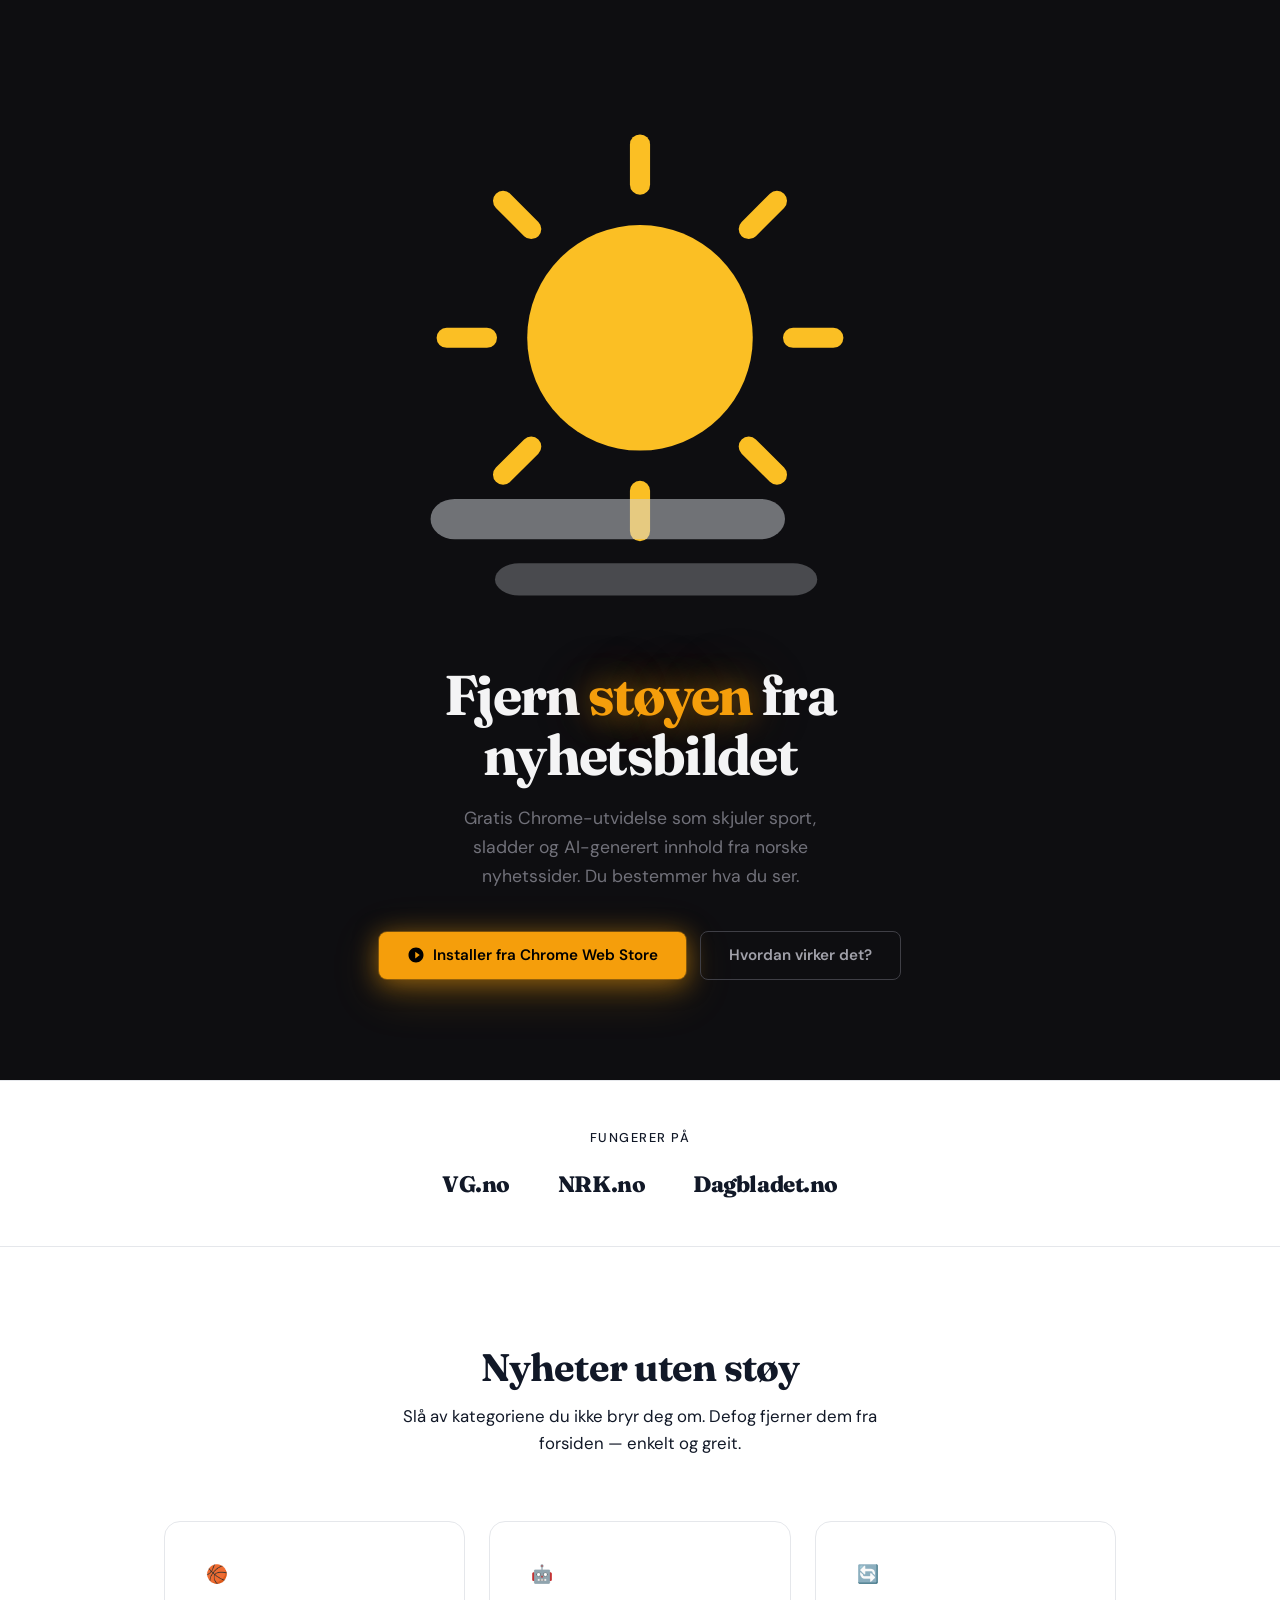
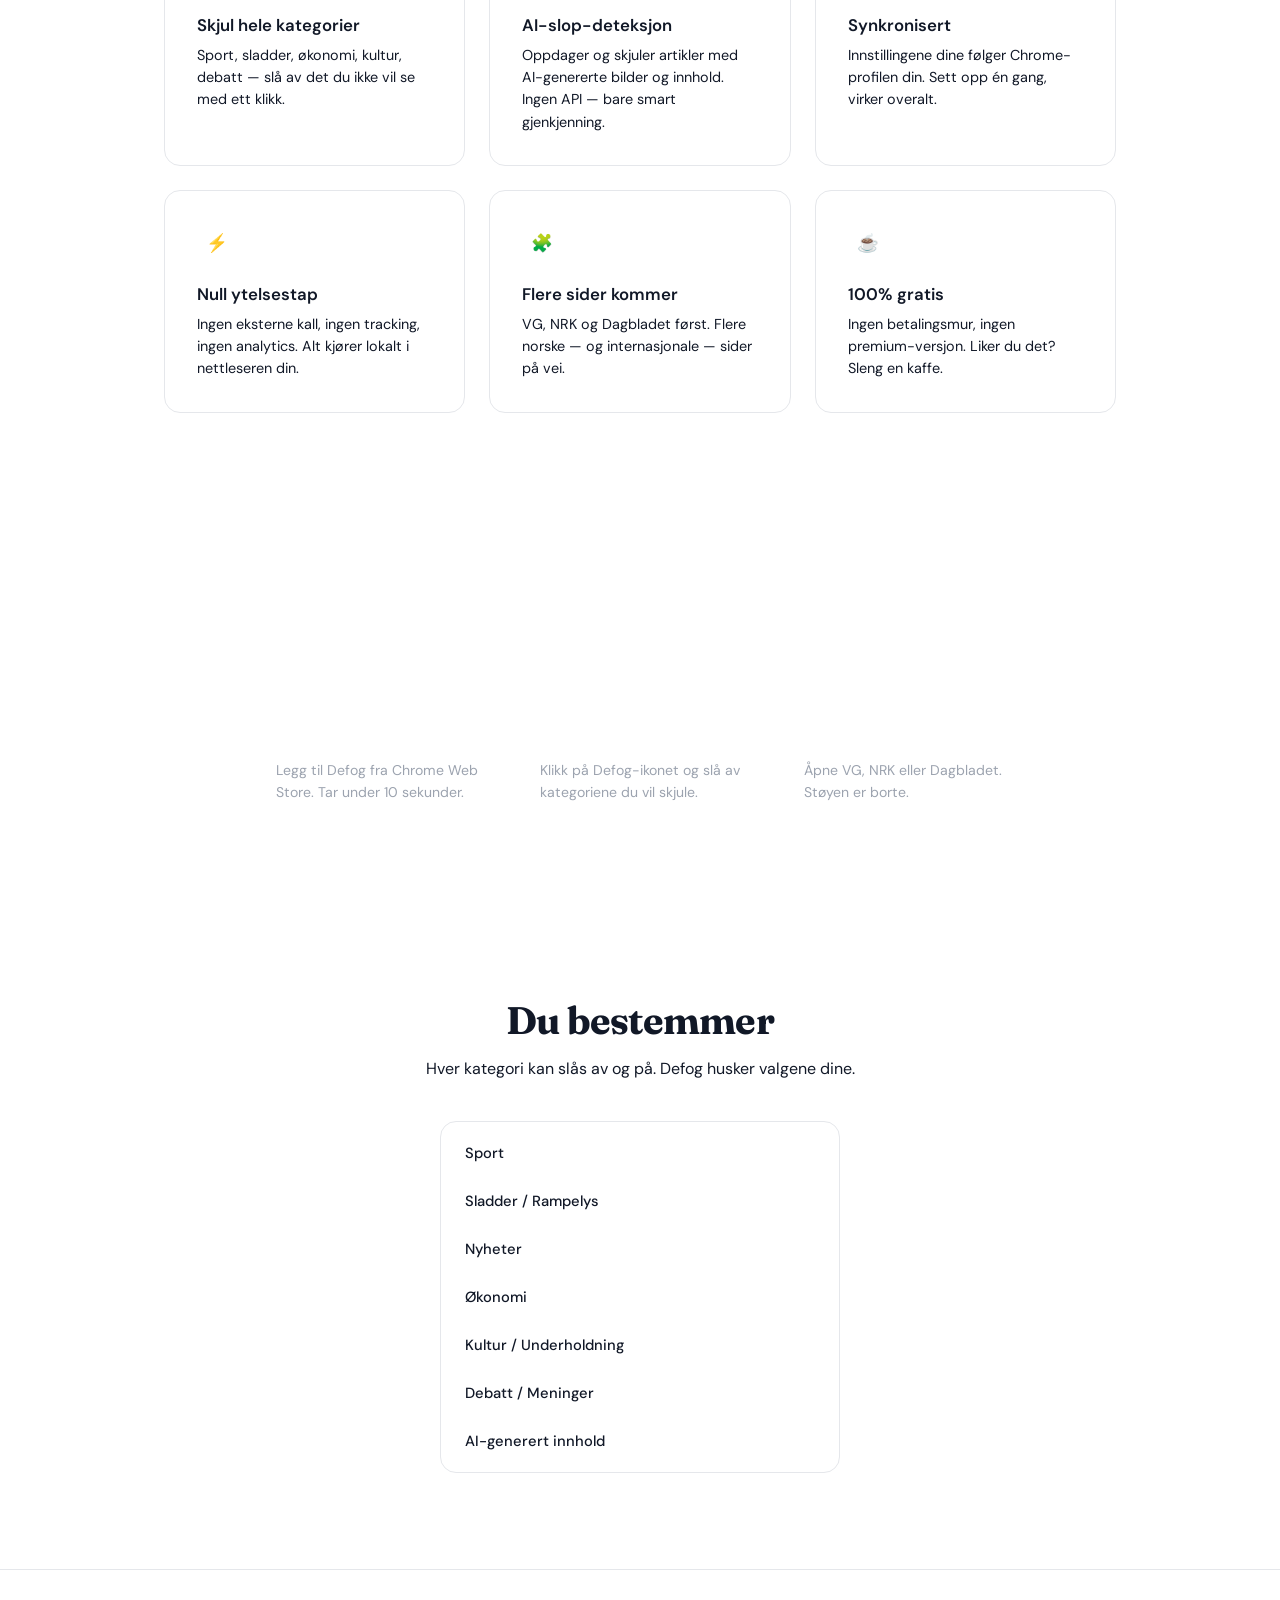
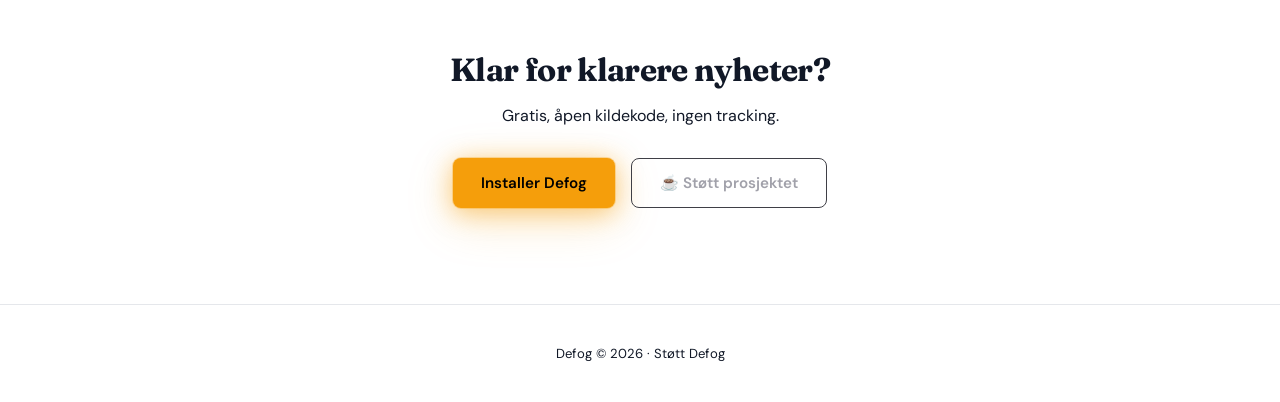
==== index.html @ c401388d "refactor: update hero and button CSS for dark theme Co-Authored-By: Claude Sonnet 4.6 (1M context) <" ====
<!DOCTYPE html>
<html lang="no">
<head>
  <meta charset="UTF-8">
  <meta name="viewport" content="width=device-width, initial-scale=1.0">
  <title>Defog — Fjern støyen fra nyhetsbildet</title>
  <meta name="description" content="Gratis Chrome-utvidelse som skjuler sport, sladder og AI-slop fra VG, NRK og Dagbladet. Se kun nyhetene du faktisk bryr deg om.">
  <meta property="og:title" content="Defog — Fjern støyen fra nyhetsbildet">
  <meta property="og:description" content="Gratis Chrome-utvidelse som skjuler sport, sladder og AI-slop fra norske nyhetssider.">
  <meta property="og:type" content="website">
  <meta property="og:url" content="https://defog.cloud">
  <meta name="theme-color" content="#111111">
  <link rel="preconnect" href="https://fonts.googleapis.com">
  <link rel="preconnect" href="https://fonts.gstatic.com" crossorigin>
  <link href="https://fonts.googleapis.com/css2?family=DM+Sans:ital,opsz,wght@0,9..40,300;0,9..40,400;0,9..40,500;0,9..40,600;0,9..40,700&amp;family=Fraunces:ital,opsz,wght@0,9..144,400;0,9..144,600;0,9..144,700;0,9..144,800;1,9..144,400&amp;display=swap" rel="stylesheet">
  <style>
    *, *::before, *::after { margin: 0; padding: 0; box-sizing: border-box; }

    :root {
      --dark-bg:    #0e0e11;
      --amber:      #f59e0b;
      --amber-deep: #d97706;
      --amber-glow: rgba(245,158,11,0.22);
      --amber-light:#fef3c7;
      --light-1:    #ffffff;
      --light-2:    #f3f4f6;
      --text:       #111827;
      --text-soft:  #374151;
      --text-muted: #6b7280;
      --text-fog:   #71717a;
      --border:     #e5e7eb;
      --zinc-off:   #e5e7eb;
    }

    .section-badge {
      display: inline-block;
      background: var(--amber-light);
      color: var(--amber-deep);
      font-size: 0.7rem;
      font-weight: 700;
      letter-spacing: 0.12em;
      text-transform: uppercase;
      padding: 4px 12px;
      border-radius: 100px;
      margin-bottom: 14px;
    }

    .transition-gradient {
      height: 200px;
      background: linear-gradient(180deg,
        #0e0e11 0%,
        #151209 25%,
        #251a05 50%,
        #f5f0e8 78%,
        #f3f4f6 100%
      );
      position: relative;
      overflow: hidden;
    }

    .transition-burst {
      position: absolute;
      top: 50%;
      left: 50%;
      transform: translate(-50%, -50%);
      width: 400px;
      height: 120px;
      background: radial-gradient(ellipse,
        rgba(245,158,11,0.28) 0%,
        rgba(245,158,11,0.1) 45%,
        transparent 75%
      );
      pointer-events: none;
    }

    html { scroll-behavior: smooth; }

    .skip-link {
      position: absolute;
      top: -48px;
      left: 12px;
      background: var(--text);
      color: #fff;
      padding: 0.6rem 0.9rem;
      border-radius: 8px;
      z-index: 20;
      text-decoration: none;
      font-weight: 600;
      font-size: 0.9rem;
    }
    .skip-link:focus-visible { top: 12px; }

    body {
      font-family: 'DM Sans', sans-serif;
      color: var(--text);
      background: var(--light-1);
      -webkit-font-smoothing: antialiased;
      overflow-x: hidden;
    }

    a:focus-visible,
    button:focus-visible {
      outline: 3px solid var(--amber-deep);
      outline-offset: 3px;
    }

    /* --- HERO --- */
    .hero {
      background: var(--dark-bg);
      min-height: 100vh;
      display: flex;
      flex-direction: column;
      align-items: center;
      justify-content: center;
      text-align: center;
      padding: 80px 24px 100px;
      position: relative;
      overflow: hidden;
    }

    /* Fjern gammel ::before glow */
    .hero::before { display: none; }

    .hero-ray {
      position: absolute;
      top: 0;
      pointer-events: none;
      transform-origin: top center;
    }

    .hero-fog-group {
      position: absolute;
      left: -5%;
      right: -5%;
      pointer-events: none;
    }

    .hero-logo-wrap {
      position: absolute;
      top: 32px;
      left: 50%;
      transform: translateX(-50%);
      display: flex;
      align-items: center;
      gap: 10px;
      z-index: 3;
      white-space: nowrap;
    }

    .hero-logo-mark {
      width: 32px;
      height: 32px;
      background: var(--amber);
      border-radius: 7px;
      flex-shrink: 0;
      box-shadow:
        0 0 28px rgba(245,158,11,0.85),
        0 0 80px rgba(245,158,11,0.4),
        0 0 160px rgba(245,158,11,0.18);
    }

    .hero-logo-name {
      color: #fff;
      font-weight: 700;
      font-size: 17px;
      letter-spacing: -0.4px;
    }

    .hero-content {
      position: relative;
      z-index: 2;
      max-width: 580px;
    }

    .hero h1 {
      font-family: 'Fraunces', serif;
      font-weight: 700;
      font-size: clamp(2.25rem, 5vw, 3.5rem);
      line-height: 1.08;
      letter-spacing: -0.03em;
      color: #f4f4f5;
      margin-bottom: 1.1rem;
    }

    .hero h1 .highlight {
      color: var(--amber);
      text-shadow:
        0 0 32px rgba(245,158,11,0.55),
        0 0 80px rgba(245,158,11,0.25);
      -webkit-text-fill-color: var(--amber);
      background: none;
      background-clip: unset;
      -webkit-background-clip: unset;
    }

    .hero .subtitle {
      font-size: clamp(1rem, 2vw, 1.1rem);
      color: var(--text-fog);
      line-height: 1.65;
      max-width: 400px;
      margin: 0 auto 2.5rem;
    }

    .hero-eyebrow {
      color: #52525b;
      font-size: 0.72rem;
      letter-spacing: 0.14em;
      text-transform: uppercase;
      font-weight: 500;
      margin-bottom: 1.1rem;
    }

    .hero-actions {
      display: flex;
      gap: 0.9rem;
      justify-content: center;
      flex-wrap: wrap;
      align-items: center;
      position: relative;
    }

    .hero-cta-glow {
      position: absolute;
      bottom: -48px;
      left: 50%;
      transform: translateX(-50%);
      width: 380px;
      height: 130px;
      background: radial-gradient(ellipse,
        rgba(245,158,11,0.22) 0%,
        rgba(245,158,11,0.08) 50%,
        transparent 75%
      );
      pointer-events: none;
    }

    .btn {
      display: inline-flex;
      align-items: center;
      gap: 0.5rem;
      padding: 0.85rem 1.75rem;
      border-radius: 8px;
      font-family: 'DM Sans', sans-serif;
      font-size: 0.95rem;
      font-weight: 600;
      text-decoration: none;
      transition: all 0.2s ease;
      cursor: pointer;
      border: none;
    }

    .btn-primary {
      background: var(--amber);
      color: #000;
      box-shadow:
        0 0 0 1px rgba(245,158,11,0.3),
        0 4px 24px rgba(245,158,11,0.5),
        0 12px 48px rgba(245,158,11,0.22);
      position: relative;
      z-index: 1;
    }
    .btn-primary:hover {
      background: #e59009;
      transform: translateY(-1px);
    }

    .btn-ghost {
      background: transparent;
      color: #a1a1aa;
      border: 1px solid #3f3f46;
      position: relative;
      z-index: 1;
    }
    .btn-ghost:hover {
      color: #fff;
      border-color: #71717a;
    }

    .btn svg { width: 18px; height: 18px; flex-shrink: 0; }

    /* --- SITES BAR --- */
    .sites-bar {
      padding: 3rem 1.5rem;
      text-align: center;
      border-top: 1px solid var(--border);
      border-bottom: 1px solid var(--border);
    }

    .sites-bar p {
      font-size: 0.8rem;
      text-transform: uppercase;
      letter-spacing: 0.12em;
      color: var(--ink-muted);
      margin-bottom: 1.5rem;
      font-weight: 500;
    }

    .site-logos {
      display: flex;
      justify-content: center;
      align-items: center;
      gap: 3rem;
      flex-wrap: wrap;
    }

    .site-logo {
      font-family: 'Fraunces', serif;
      font-weight: 800;
      font-size: 1.4rem;
      color: var(--fog);
      letter-spacing: -0.02em;
      transition: color 0.2s;
    }

    .site-logo:hover { color: var(--ink-soft); }

    /* --- FEATURES --- */
    .features {
      max-width: 1000px;
      margin: 0 auto;
      padding: 6rem 1.5rem;
    }

    .features-header {
      text-align: center;
      margin-bottom: 4rem;
    }

    .features-header h2 {
      font-family: 'Fraunces', serif;
      font-weight: 700;
      font-size: clamp(1.8rem, 4vw, 2.4rem);
      letter-spacing: -0.02em;
      margin-bottom: 0.75rem;
    }

    .features-header p {
      color: var(--ink-muted);
      font-size: 1.05rem;
      max-width: 480px;
      margin: 0 auto;
      line-height: 1.6;
    }

    .features-grid {
      display: grid;
      grid-template-columns: repeat(3, 1fr);
      gap: 1.5rem;
    }

    @media (max-width: 700px) {
      .features-grid { grid-template-columns: 1fr; }
    }

    .feature-card {
      padding: 2rem;
      border-radius: 16px;
      border: 1px solid var(--border);
      background: var(--card);
      transition: all 0.25s ease;
    }

    .feature-card:hover {
      border-color: var(--sun);
      box-shadow: 0 8px 30px rgba(251, 191, 36, 0.08);
      transform: translateY(-2px);
    }

    .feature-icon {
      width: 40px;
      height: 40px;
      border-radius: 10px;
      background: linear-gradient(135deg, var(--sun-glow), var(--sun));
      display: flex;
      align-items: center;
      justify-content: center;
      margin-bottom: 1.25rem;
      font-size: 1.1rem;
    }

    .feature-card h3 {
      font-weight: 600;
      font-size: 1.05rem;
      margin-bottom: 0.5rem;
    }

    .feature-card p {
      color: var(--ink-muted);
      font-size: 0.9rem;
      line-height: 1.55;
    }

    /* --- HOW IT WORKS --- */
    .how {
      background: var(--ink);
      color: #fff;
      padding: 6rem 1.5rem;
    }

    .how-inner {
      max-width: 760px;
      margin: 0 auto;
      text-align: center;
    }

    .how h2 {
      font-family: 'Fraunces', serif;
      font-weight: 700;
      font-size: clamp(1.8rem, 4vw, 2.4rem);
      letter-spacing: -0.02em;
      margin-bottom: 3.5rem;
    }

    .steps {
      display: flex;
      gap: 2rem;
      text-align: left;
    }

    @media (max-width: 700px) {
      .steps { flex-direction: column; }
    }

    .step {
      flex: 1;
      position: relative;
      padding-left: 1rem;
    }

    .step::before {
      content: '';
      position: absolute;
      left: 0;
      top: 0;
      bottom: 0;
      width: 2px;
      background: linear-gradient(180deg, var(--sun), transparent);
      border-radius: 2px;
    }

    .step-num {
      font-family: 'Fraunces', serif;
      font-weight: 700;
      font-size: 0.8rem;
      color: var(--sun);
      margin-bottom: 0.5rem;
      letter-spacing: 0.05em;
    }

    .step h3 {
      font-size: 1rem;
      font-weight: 600;
      margin-bottom: 0.4rem;
    }

    .step p {
      font-size: 0.88rem;
      color: #9CA3AF;
      line-height: 1.55;
    }

    /* --- CATEGORIES PREVIEW --- */
    .categories {
      max-width: 600px;
      margin: 0 auto;
      padding: 6rem 1.5rem;
      text-align: center;
    }

    .categories h2 {
      font-family: 'Fraunces', serif;
      font-weight: 700;
      font-size: clamp(1.8rem, 4vw, 2.4rem);
      letter-spacing: -0.02em;
      margin-bottom: 0.75rem;
    }

    .categories > p {
      color: var(--ink-muted);
      margin-bottom: 2.5rem;
      line-height: 1.6;
    }

    .toggle-list {
      display: flex;
      flex-direction: column;
      gap: 2px;
      background: var(--card);
      border: 1px solid var(--border);
      border-radius: 16px;
      padding: 0.5rem;
      max-width: 400px;
      margin: 0 auto;
    }

    .toggle-item {
      display: flex;
      align-items: center;
      justify-content: space-between;
      padding: 0.75rem 1rem;
      border-radius: 10px;
      transition: background 0.15s;
    }

    .toggle-item:hover { background: var(--paper); }

    .toggle-item span {
      font-size: 0.92rem;
      font-weight: 500;
      color: var(--ink-soft);
    }

    .pill {
      width: 38px;
      height: 22px;
      border-radius: 11px;
      position: relative;
      transition: background 0.2s;
    }
    .pill.on { background: var(--sun); }
    .pill.off { background: var(--fog-light); }

    .pill::after {
      content: '';
      position: absolute;
      width: 16px;
      height: 16px;
      border-radius: 50%;
      background: #fff;
      top: 3px;
      transition: left 0.2s;
    }
    .pill.on::after { left: 19px; }
    .pill.off::after { left: 3px; }

    /* --- CTA --- */
    .cta {
      text-align: center;
      padding: 5rem 1.5rem 6rem;
      border-top: 1px solid var(--border);
    }

    .cta h2 {
      font-family: 'Fraunces', serif;
      font-weight: 700;
      font-size: clamp(1.6rem, 3.5vw, 2rem);
      letter-spacing: -0.02em;
      margin-bottom: 1rem;
    }

    .cta p {
      color: var(--ink-muted);
      margin-bottom: 2rem;
      font-size: 1rem;
    }

    .cta-actions {
      display: flex;
      gap: 1rem;
      justify-content: center;
      flex-wrap: wrap;
    }

    /* --- FOOTER --- */
    footer {
      padding: 2.5rem 1.5rem;
      text-align: center;
      color: var(--ink-muted);
      font-size: 0.82rem;
      border-top: 1px solid var(--border);
    }

    footer a {
      color: var(--ink-muted);
      text-decoration: none;
    }
    footer a:hover { color: var(--ink); }

    @media (prefers-reduced-motion: reduce) {
      html { scroll-behavior: auto; }

      *, *::before, *::after {
        animation-duration: 0.01ms !important;
        animation-iteration-count: 1 !important;
        transition-duration: 0.01ms !important;
      }
    }
  </style>
</head>
<body>
  <a class="skip-link" href="#main-content">Hopp til innhold</a>

  <main id="main-content">
  <!-- HERO -->
  <section class="hero">
    <div class="hero-content">
      <div class="sun-icon">
        <svg viewBox="0 0 72 72" fill="none" xmlns="http://www.w3.org/2000/svg">
          <circle cx="36" cy="32" r="14" fill="#FBBF24"/>
          <g stroke="#FBBF24" stroke-width="2.5" stroke-linecap="round">
            <line x1="36" y1="8" x2="36" y2="13"/>
            <line x1="36" y1="51" x2="36" y2="56"/>
            <line x1="12" y1="32" x2="17" y2="32"/>
            <line x1="55" y1="32" x2="60" y2="32"/>
            <line x1="19" y1="15" x2="22.5" y2="18.5"/>
            <line x1="49.5" y1="45.5" x2="53" y2="49"/>
            <line x1="53" y1="15" x2="49.5" y2="18.5"/>
            <line x1="22.5" y1="45.5" x2="19" y2="49"/>
          </g>
          <rect x="10" y="52" rx="3" width="44" height="5" fill="#D1D5DB" opacity="0.5"/>
          <rect x="18" y="60" rx="3" width="40" height="4" fill="#D1D5DB" opacity="0.3"/>
        </svg>
      </div>
      <h1>Fjern <span class="highlight">støyen</span> fra nyhetsbildet</h1>
      <p class="subtitle">Gratis Chrome-utvidelse som skjuler sport, sladder og AI-generert innhold fra norske nyhetssider. Du bestemmer hva du ser.</p>
      <div class="hero-actions">
        <a href="#" class="btn btn-primary">
          <svg viewBox="0 0 24 24" fill="currentColor"><path d="M12 2C6.48 2 2 6.48 2 12s4.48 10 10 10 10-4.48 10-10S17.52 2 12 2zm-1 14.5v-9l6 4.5-6 4.5z"/></svg>
          Installer fra Chrome Web Store
        </a>
        <a href="#hvordan" class="btn btn-ghost">Hvordan virker det?</a>
      </div>
    </div>
    <div class="fog-strips">
      <div class="fog-strip"></div>
      <div class="fog-strip"></div>
      <div class="fog-strip"></div>
      <div class="fog-strip"></div>
    </div>
  </section>

  <!-- SUPPORTED SITES -->
  <div class="sites-bar">
    <p>Fungerer på</p>
    <div class="site-logos">
      <span class="site-logo">VG.no</span>
      <span class="site-logo">NRK.no</span>
      <span class="site-logo">Dagbladet.no</span>
    </div>
  </div>

  <!-- FEATURES -->
  <section class="features">
    <div class="features-header">
      <h2>Nyheter uten støy</h2>
      <p>Slå av kategoriene du ikke bryr deg om. Defog fjerner dem fra forsiden — enkelt og greit.</p>
    </div>
    <div class="features-grid">
      <div class="feature-card">
        <div class="feature-icon" aria-hidden="true">🏀</div>
        <h3>Skjul hele kategorier</h3>
        <p>Sport, sladder, økonomi, kultur, debatt — slå av det du ikke vil se med ett klikk.</p>
      </div>
      <div class="feature-card">
        <div class="feature-icon" aria-hidden="true">🤖</div>
        <h3>AI-slop-deteksjon</h3>
        <p>Oppdager og skjuler artikler med AI-genererte bilder og innhold. Ingen API — bare smart gjenkjenning.</p>
      </div>
      <div class="feature-card">
        <div class="feature-icon" aria-hidden="true">🔄</div>
        <h3>Synkronisert</h3>
        <p>Innstillingene dine følger Chrome-profilen din. Sett opp én gang, virker overalt.</p>
      </div>
      <div class="feature-card">
        <div class="feature-icon" aria-hidden="true">⚡</div>
        <h3>Null ytelsestap</h3>
        <p>Ingen eksterne kall, ingen tracking, ingen analytics. Alt kjører lokalt i nettleseren din.</p>
      </div>
      <div class="feature-card">
        <div class="feature-icon" aria-hidden="true">🧩</div>
        <h3>Flere sider kommer</h3>
        <p>VG, NRK og Dagbladet først. Flere norske — og internasjonale — sider på vei.</p>
      </div>
      <div class="feature-card">
        <div class="feature-icon" aria-hidden="true">☕</div>
        <h3>100% gratis</h3>
        <p>Ingen betalingsmur, ingen premium-versjon. Liker du det? Sleng en kaffe.</p>
      </div>
    </div>
  </section>

  <!-- HOW IT WORKS -->
  <section class="how" id="hvordan">
    <div class="how-inner">
      <h2>Tre steg til klarere nyheter</h2>
      <div class="steps">
        <div class="step">
          <div class="step-num">01</div>
          <h3>Installer</h3>
          <p>Legg til Defog fra Chrome Web Store. Tar under 10 sekunder.</p>
        </div>
        <div class="step">
          <div class="step-num">02</div>
          <h3>Tilpass</h3>
          <p>Klikk på Defog-ikonet og slå av kategoriene du vil skjule.</p>
        </div>
        <div class="step">
          <div class="step-num">03</div>
          <h3>Les</h3>
          <p>Åpne VG, NRK eller Dagbladet. Støyen er borte.</p>
        </div>
      </div>
    </div>
  </section>

  <!-- TOGGLE PREVIEW -->
  <section class="categories">
    <h2>Du bestemmer</h2>
    <p>Hver kategori kan slås av og på. Defog husker valgene dine.</p>
    <div class="toggle-list">
      <div class="toggle-item"><span>Sport</span><div class="pill off"></div></div>
      <div class="toggle-item"><span>Sladder / Rampelys</span><div class="pill off"></div></div>
      <div class="toggle-item"><span>Nyheter</span><div class="pill on"></div></div>
      <div class="toggle-item"><span>Økonomi</span><div class="pill on"></div></div>
      <div class="toggle-item"><span>Kultur / Underholdning</span><div class="pill on"></div></div>
      <div class="toggle-item"><span>Debatt / Meninger</span><div class="pill on"></div></div>
      <div class="toggle-item"><span>AI-generert innhold</span><div class="pill off"></div></div>
    </div>
  </section>

  <!-- CTA -->
  <section class="cta">
    <h2>Klar for klarere nyheter?</h2>
    <p>Gratis, åpen kildekode, ingen tracking.</p>
    <div class="cta-actions">
      <a href="#" class="btn btn-primary">Installer Defog</a>
      <a href="https://buymeacoffee.com/getdefog" class="btn btn-ghost" target="_blank" rel="noopener noreferrer">☕ Støtt prosjektet</a>
    </div>
  </section>
  </main>

  <!-- FOOTER -->
  <footer>
    <p>Defog &copy; 2026 · <a href="https://buymeacoffee.com/getdefog" target="_blank" rel="noopener noreferrer">Støtt Defog</a></p>
  </footer>

</body>
</html>
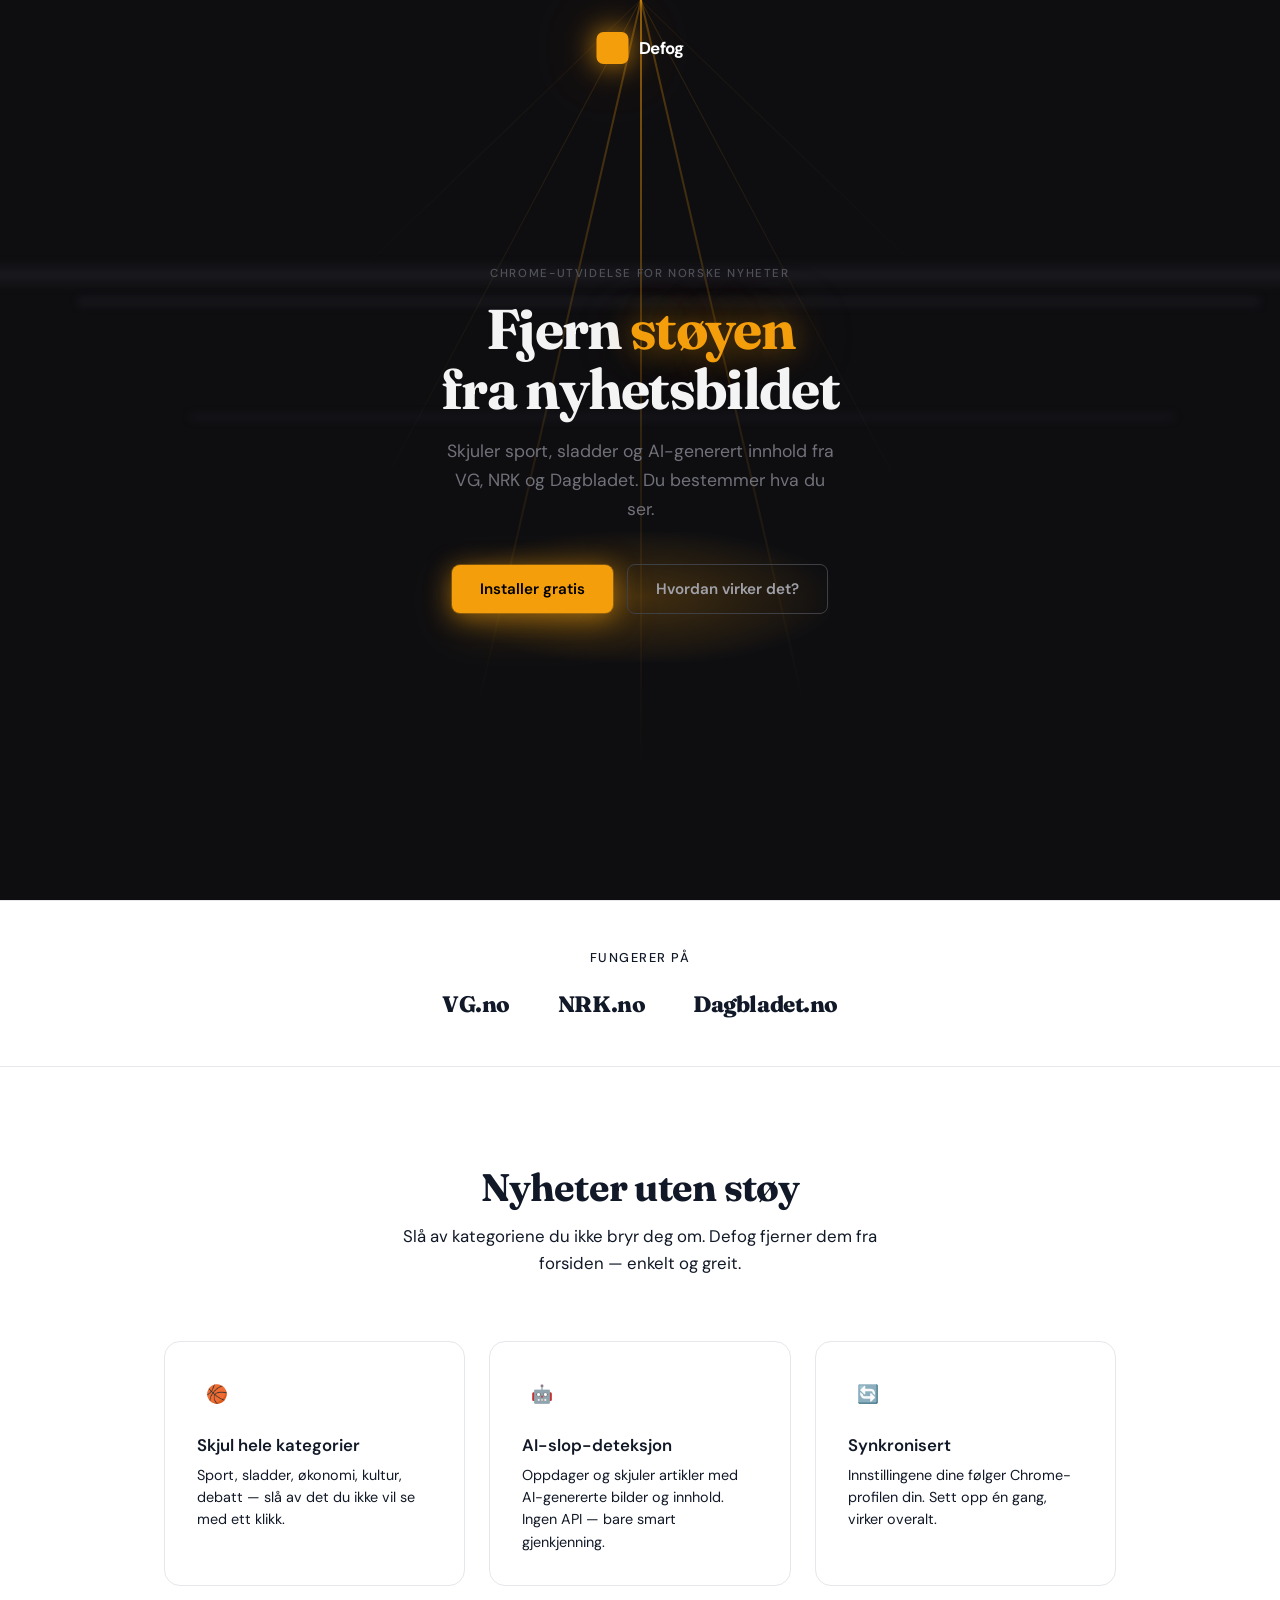
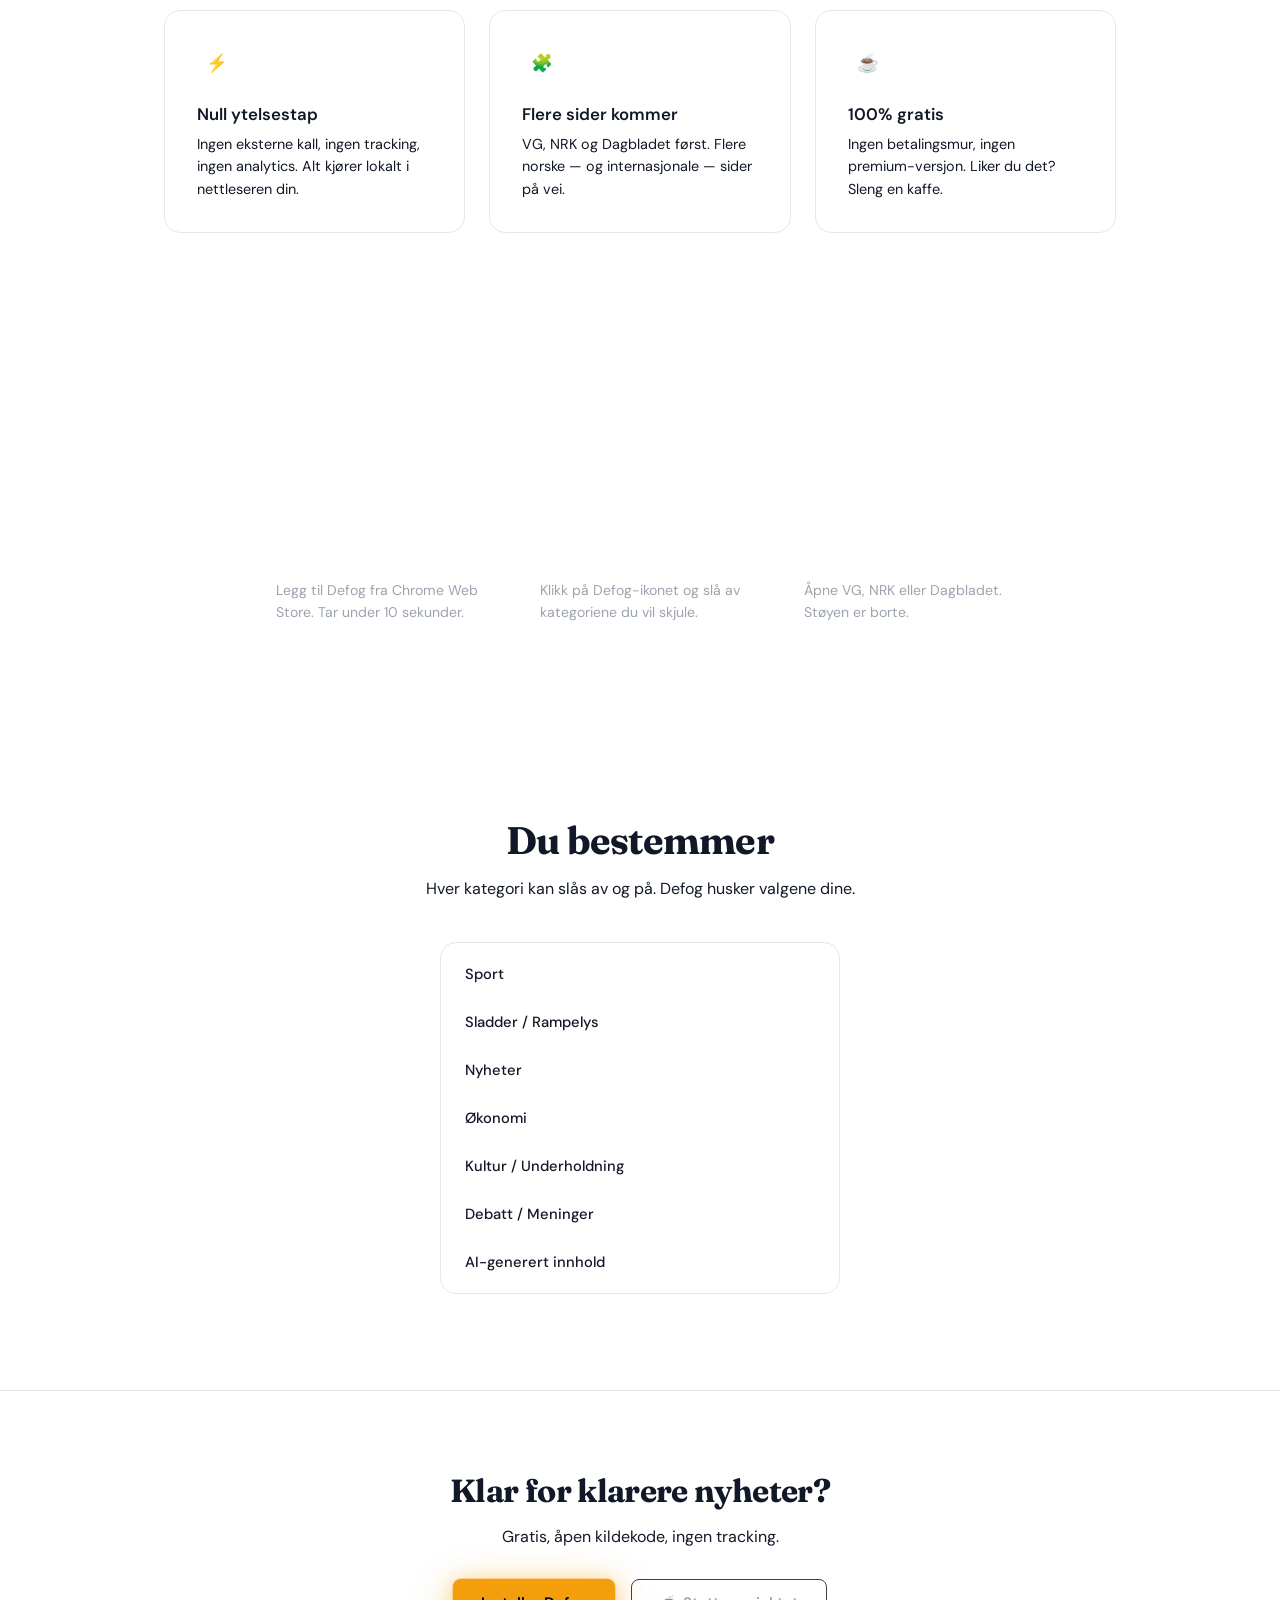
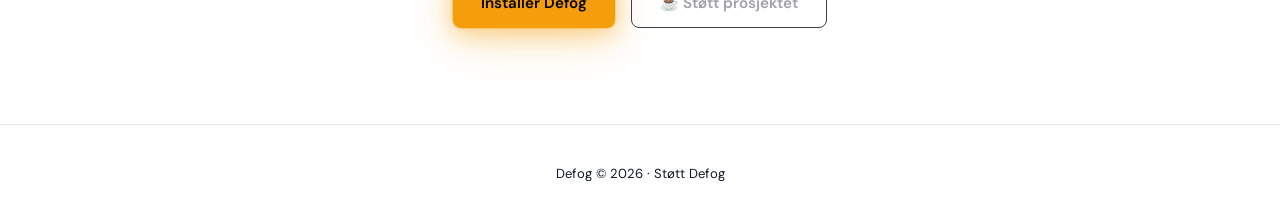
==== commit f4092983: "feat: rebuild hero with light rays, fog strips, and amber beacon" ====
--- a/index.html
+++ b/index.html
@@ -593,40 +593,43 @@
   <main id="main-content">
   <!-- HERO -->
   <section class="hero">
+
+    <!-- Lysstråler fra logoen -->
+    <div class="hero-ray" style="left:50%;width:2px;height:100%;background:linear-gradient(180deg,rgba(245,158,11,0.55) 0%,rgba(245,158,11,0.1) 55%,transparent 85%);"></div>
+    <div class="hero-ray" style="left:50%;transform:rotate(-13deg);width:1.5px;height:80%;background:linear-gradient(180deg,rgba(245,158,11,0.30) 0%,transparent 100%);"></div>
+    <div class="hero-ray" style="left:50%;transform:rotate(13deg);width:1.5px;height:80%;background:linear-gradient(180deg,rgba(245,158,11,0.30) 0%,transparent 100%);"></div>
+    <div class="hero-ray" style="left:50%;transform:rotate(-28deg);width:1px;height:62%;background:linear-gradient(180deg,rgba(245,158,11,0.16) 0%,transparent 100%);"></div>
+    <div class="hero-ray" style="left:50%;transform:rotate(28deg);width:1px;height:62%;background:linear-gradient(180deg,rgba(245,158,11,0.16) 0%,transparent 100%);"></div>
+    <div class="hero-ray" style="left:50%;transform:rotate(-46deg);width:1px;height:44%;background:linear-gradient(180deg,rgba(245,158,11,0.08) 0%,transparent 100%);"></div>
+    <div class="hero-ray" style="left:50%;transform:rotate(46deg);width:1px;height:44%;background:linear-gradient(180deg,rgba(245,158,11,0.08) 0%,transparent 100%);"></div>
+
+    <!-- Fog-striper som krysser strålene -->
+    <div class="hero-fog-group" style="top:30%;">
+      <div style="height:10px;background:rgba(100,100,115,0.22);border-radius:100px;filter:blur(7px);margin-bottom:18px;"></div>
+      <div style="height:7px;background:rgba(100,100,115,0.15);border-radius:100px;filter:blur(5px);margin-left:10%;margin-right:6%;"></div>
+    </div>
+    <div class="hero-fog-group" style="top:46%;">
+      <div style="height:6px;background:rgba(100,100,115,0.10);border-radius:100px;filter:blur(5px);margin-left:18%;margin-right:12%;"></div>
+    </div>
+
+    <!-- Logo — lyskilden -->
+    <div class="hero-logo-wrap" aria-hidden="true">
+      <div class="hero-logo-mark"></div>
+      <span class="hero-logo-name">Defog</span>
+    </div>
+
+    <!-- Hero-innhold -->
     <div class="hero-content">
-      <div class="sun-icon">
-        <svg viewBox="0 0 72 72" fill="none" xmlns="http://www.w3.org/2000/svg">
-          <circle cx="36" cy="32" r="14" fill="#FBBF24"/>
-          <g stroke="#FBBF24" stroke-width="2.5" stroke-linecap="round">
-            <line x1="36" y1="8" x2="36" y2="13"/>
-            <line x1="36" y1="51" x2="36" y2="56"/>
-            <line x1="12" y1="32" x2="17" y2="32"/>
-            <line x1="55" y1="32" x2="60" y2="32"/>
-            <line x1="19" y1="15" x2="22.5" y2="18.5"/>
-            <line x1="49.5" y1="45.5" x2="53" y2="49"/>
-            <line x1="53" y1="15" x2="49.5" y2="18.5"/>
-            <line x1="22.5" y1="45.5" x2="19" y2="49"/>
-          </g>
-          <rect x="10" y="52" rx="3" width="44" height="5" fill="#D1D5DB" opacity="0.5"/>
-          <rect x="18" y="60" rx="3" width="40" height="4" fill="#D1D5DB" opacity="0.3"/>
-        </svg>
-      </div>
-      <h1>Fjern <span class="highlight">støyen</span> fra nyhetsbildet</h1>
-      <p class="subtitle">Gratis Chrome-utvidelse som skjuler sport, sladder og AI-generert innhold fra norske nyhetssider. Du bestemmer hva du ser.</p>
+      <p class="hero-eyebrow">Chrome-utvidelse for norske nyheter</p>
+      <h1>Fjern <span class="highlight">støyen</span><br>fra nyhetsbildet</h1>
+      <p class="subtitle">Skjuler sport, sladder og AI-generert innhold fra VG, NRK og Dagbladet. Du bestemmer hva du ser.</p>
       <div class="hero-actions">
-        <a href="#" class="btn btn-primary">
-          <svg viewBox="0 0 24 24" fill="currentColor"><path d="M12 2C6.48 2 2 6.48 2 12s4.48 10 10 10 10-4.48 10-10S17.52 2 12 2zm-1 14.5v-9l6 4.5-6 4.5z"/></svg>
-          Installer fra Chrome Web Store
-        </a>
+        <div class="hero-cta-glow" aria-hidden="true"></div>
+        <a href="#" class="btn btn-primary">Installer gratis</a>
         <a href="#hvordan" class="btn btn-ghost">Hvordan virker det?</a>
       </div>
     </div>
-    <div class="fog-strips">
-      <div class="fog-strip"></div>
-      <div class="fog-strip"></div>
-      <div class="fog-strip"></div>
-      <div class="fog-strip"></div>
-    </div>
+
   </section>
 
   <!-- SUPPORTED SITES -->
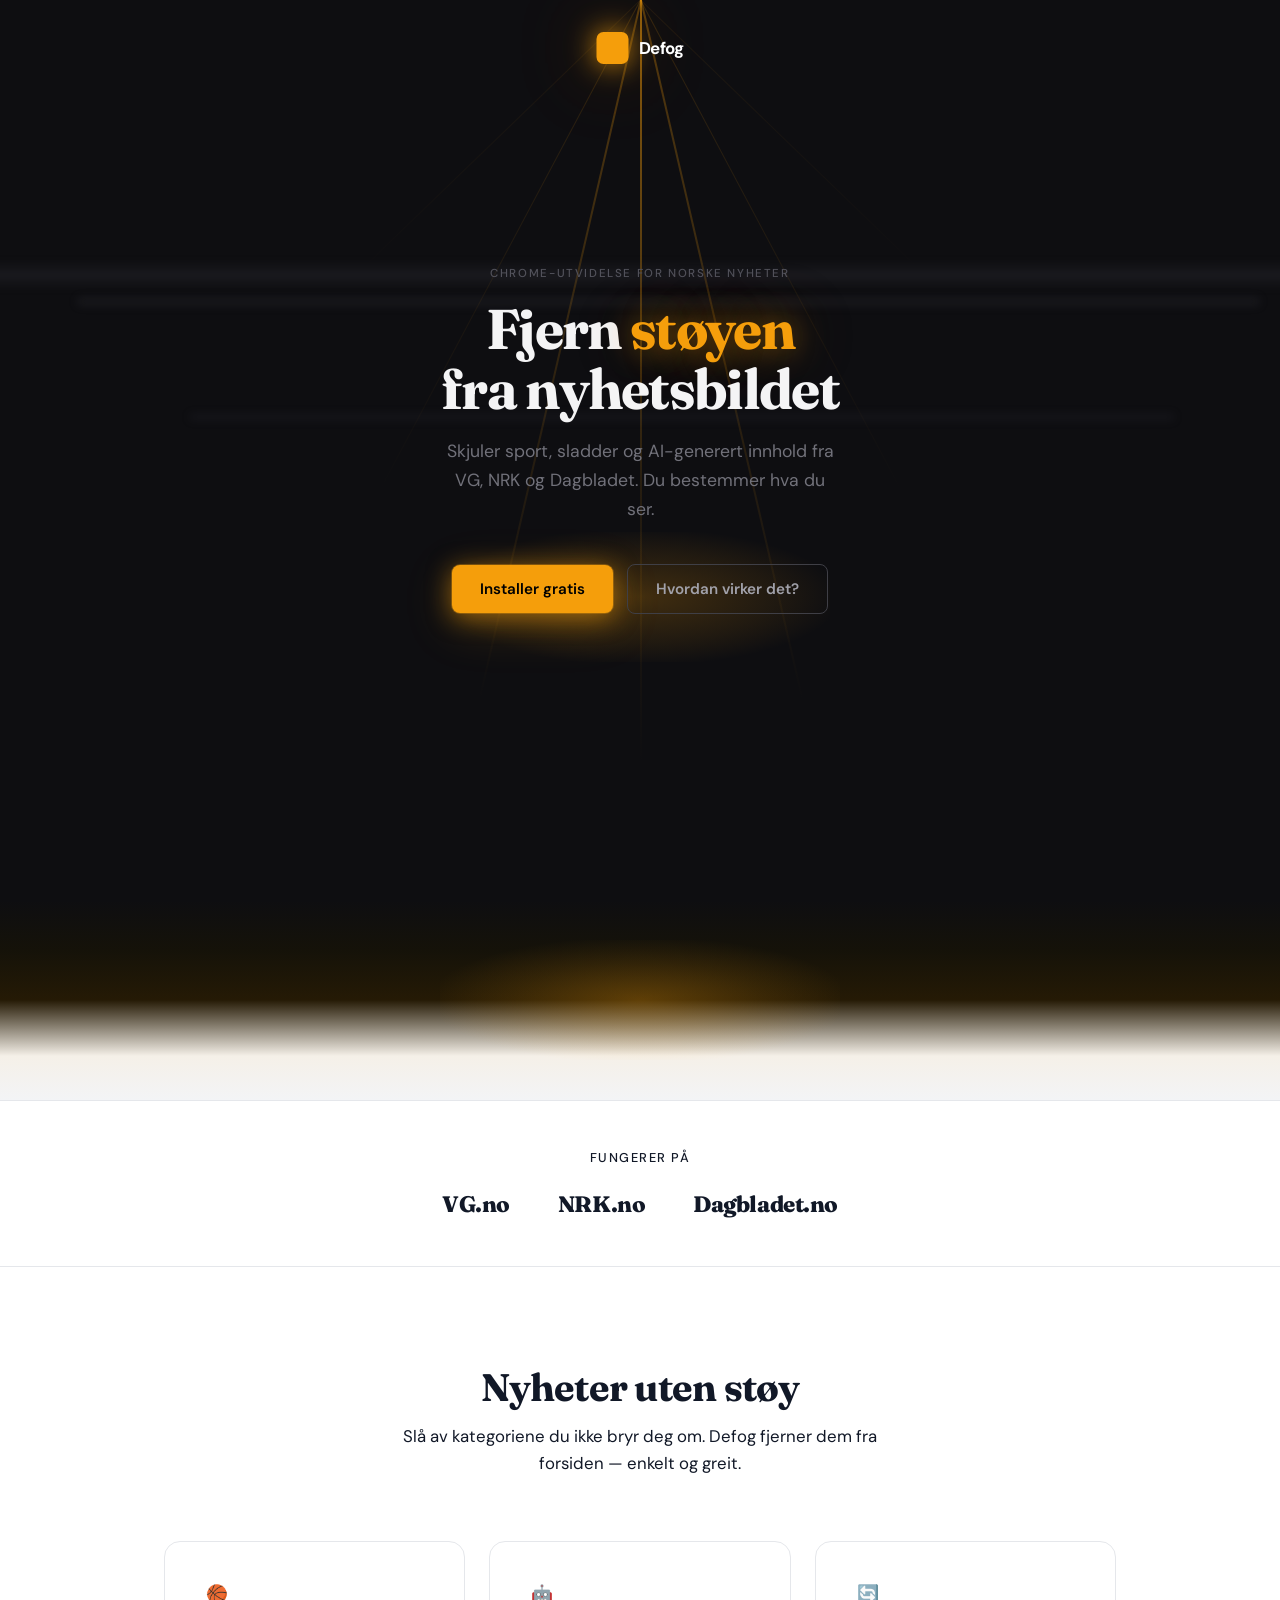
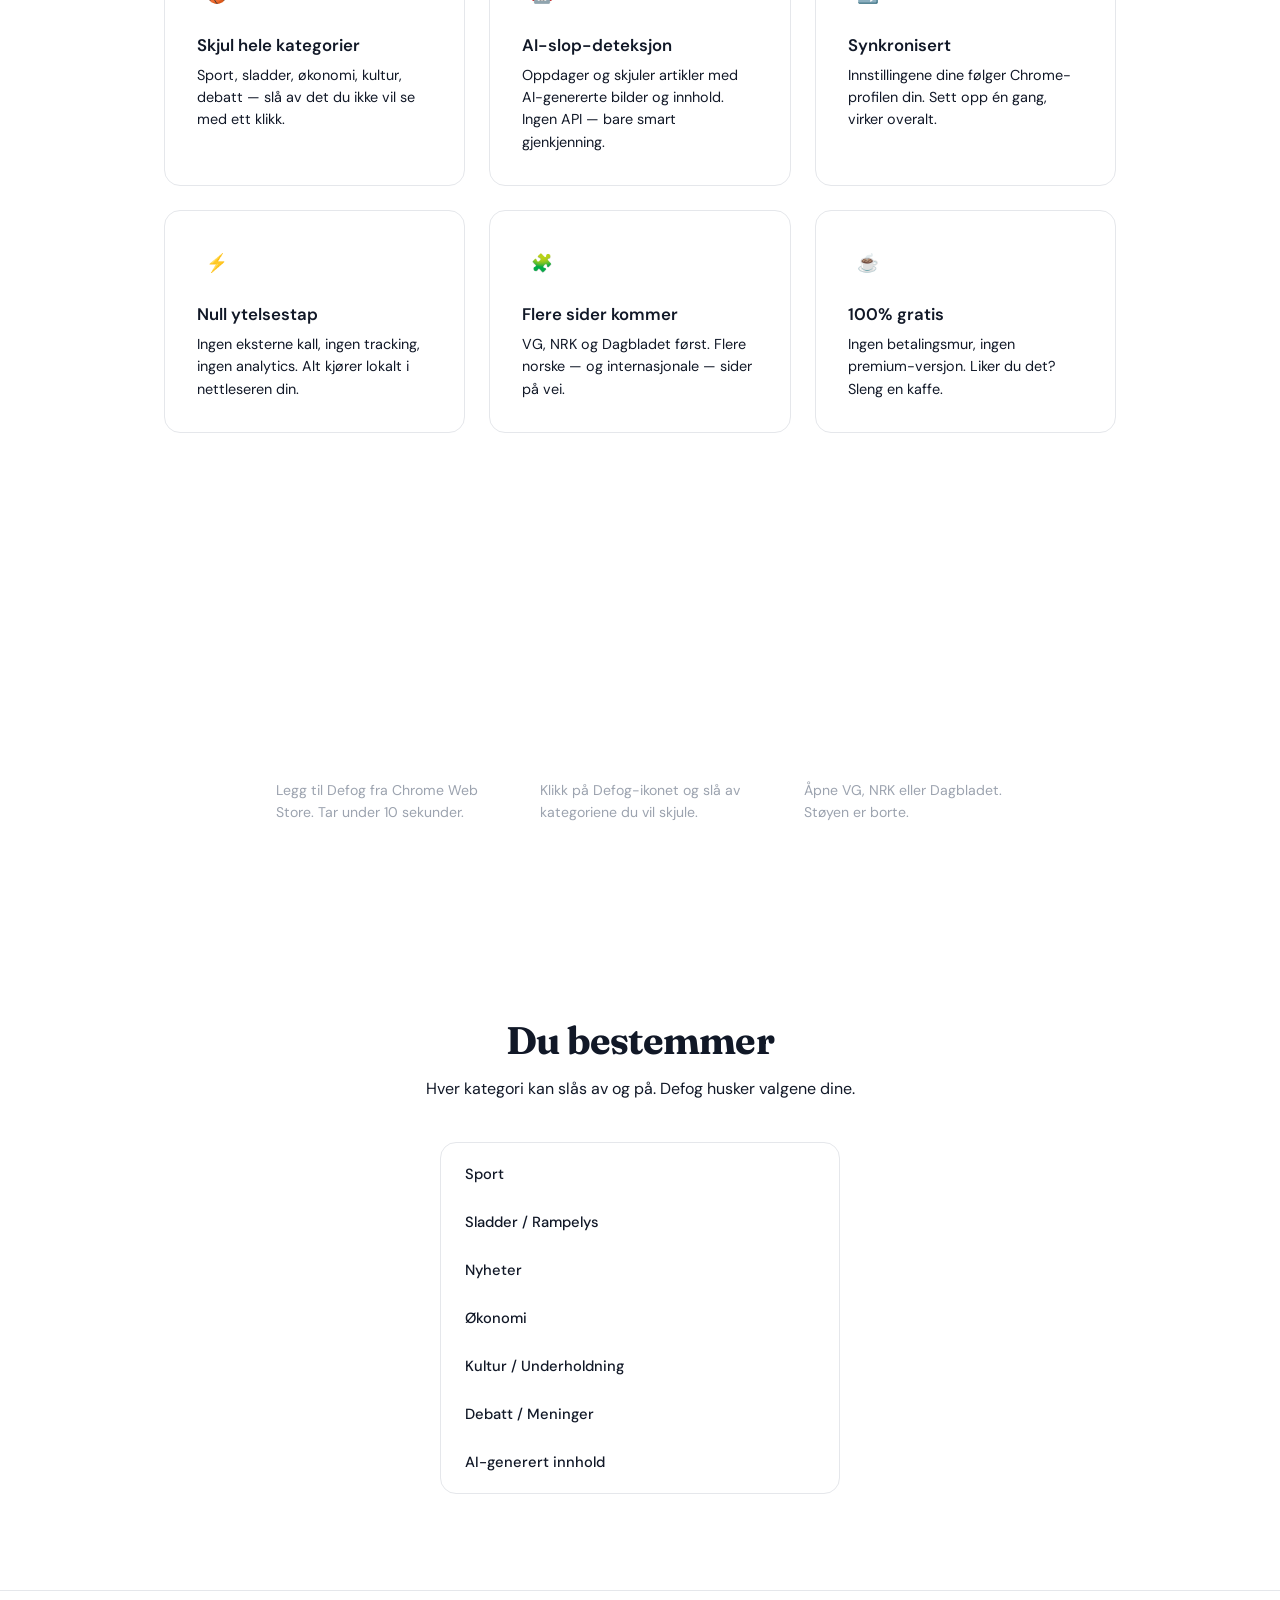
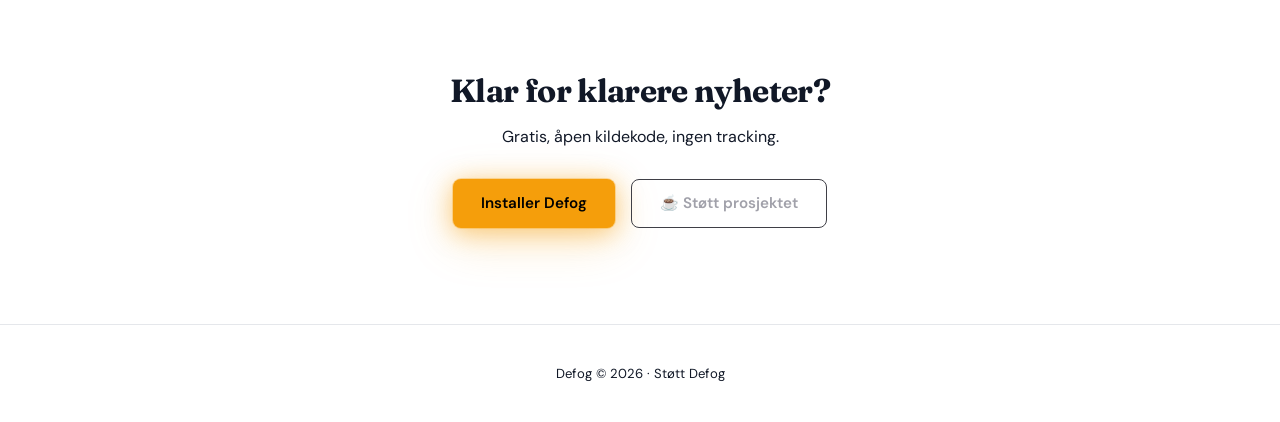
==== commit ee9fe940: "feat: add gradient transition from dark hero to light content" ====
--- a/index.html
+++ b/index.html
@@ -631,6 +631,11 @@
     </div>
 
   </section>
+
+  <!-- Overgang: tåke smelter til lys -->
+  <div class="transition-gradient" aria-hidden="true">
+    <div class="transition-burst"></div>
+  </div>
 
   <!-- SUPPORTED SITES -->
   <div class="sites-bar">
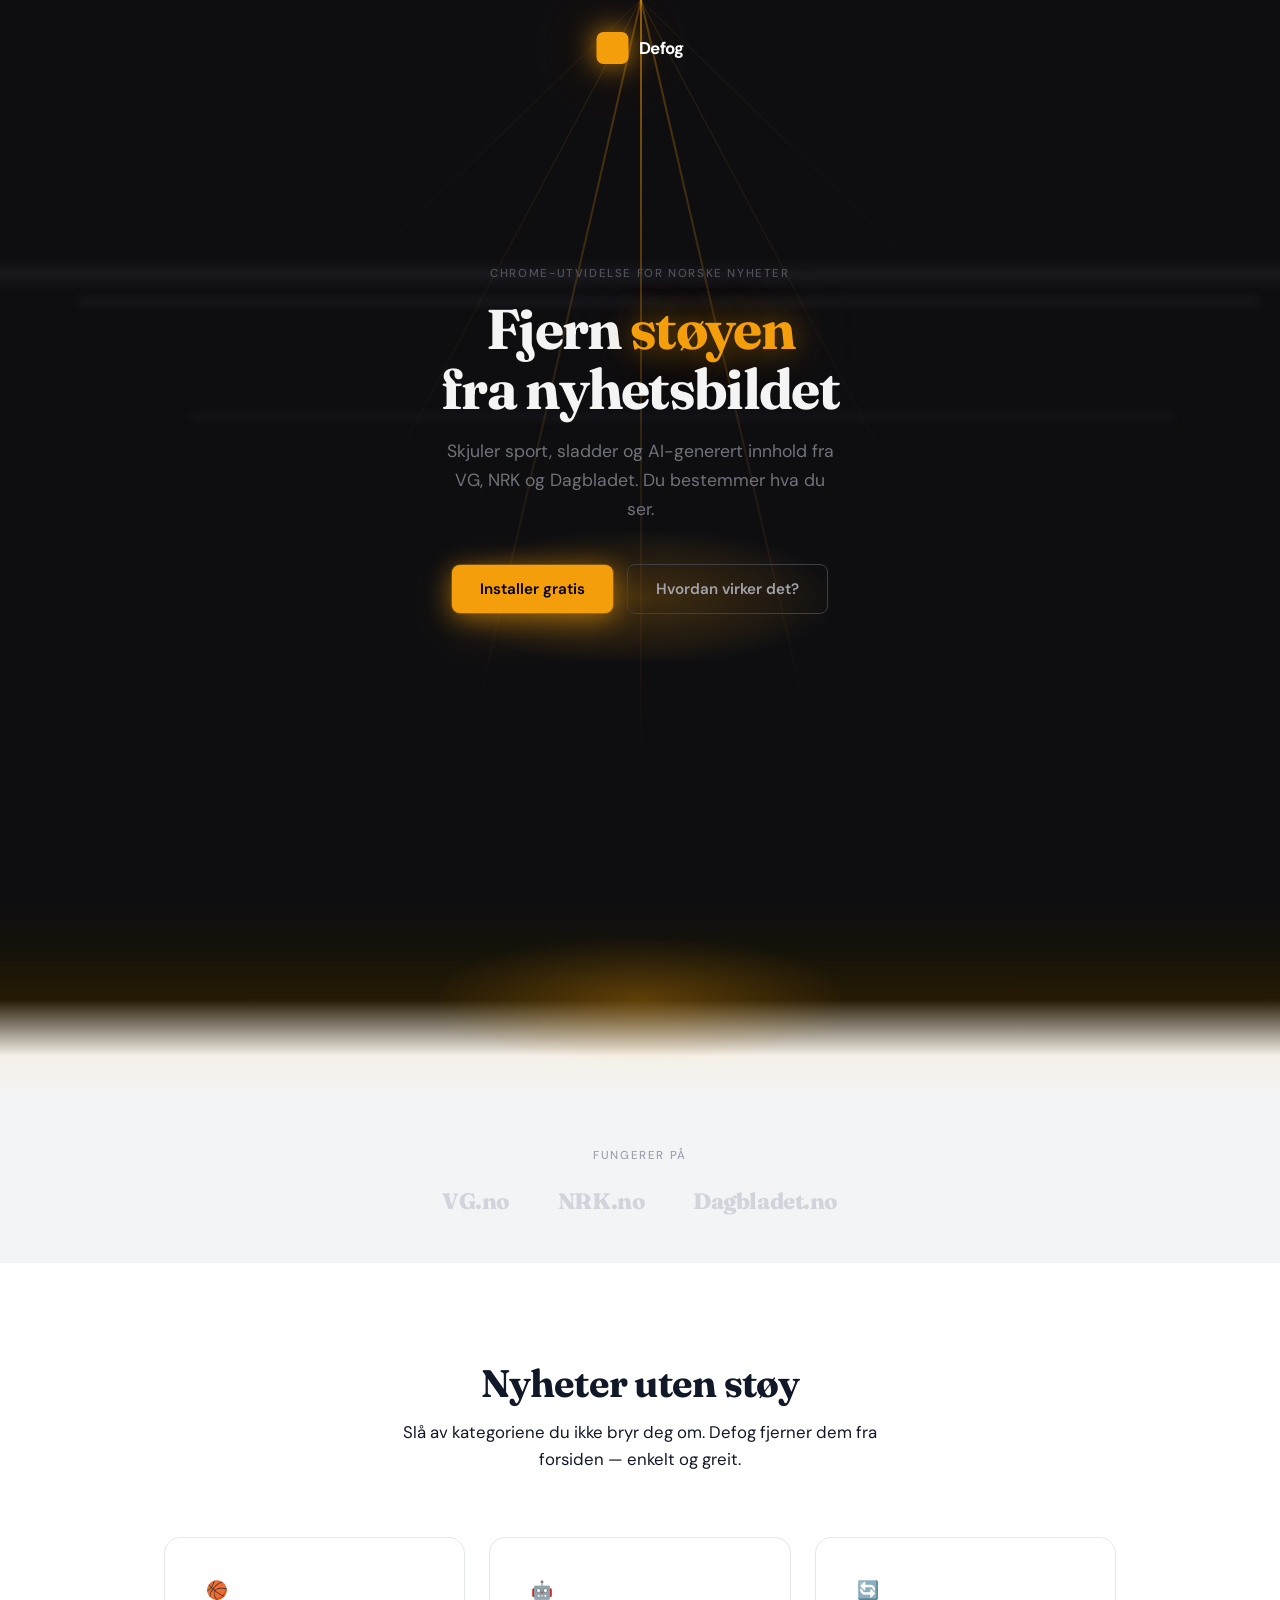
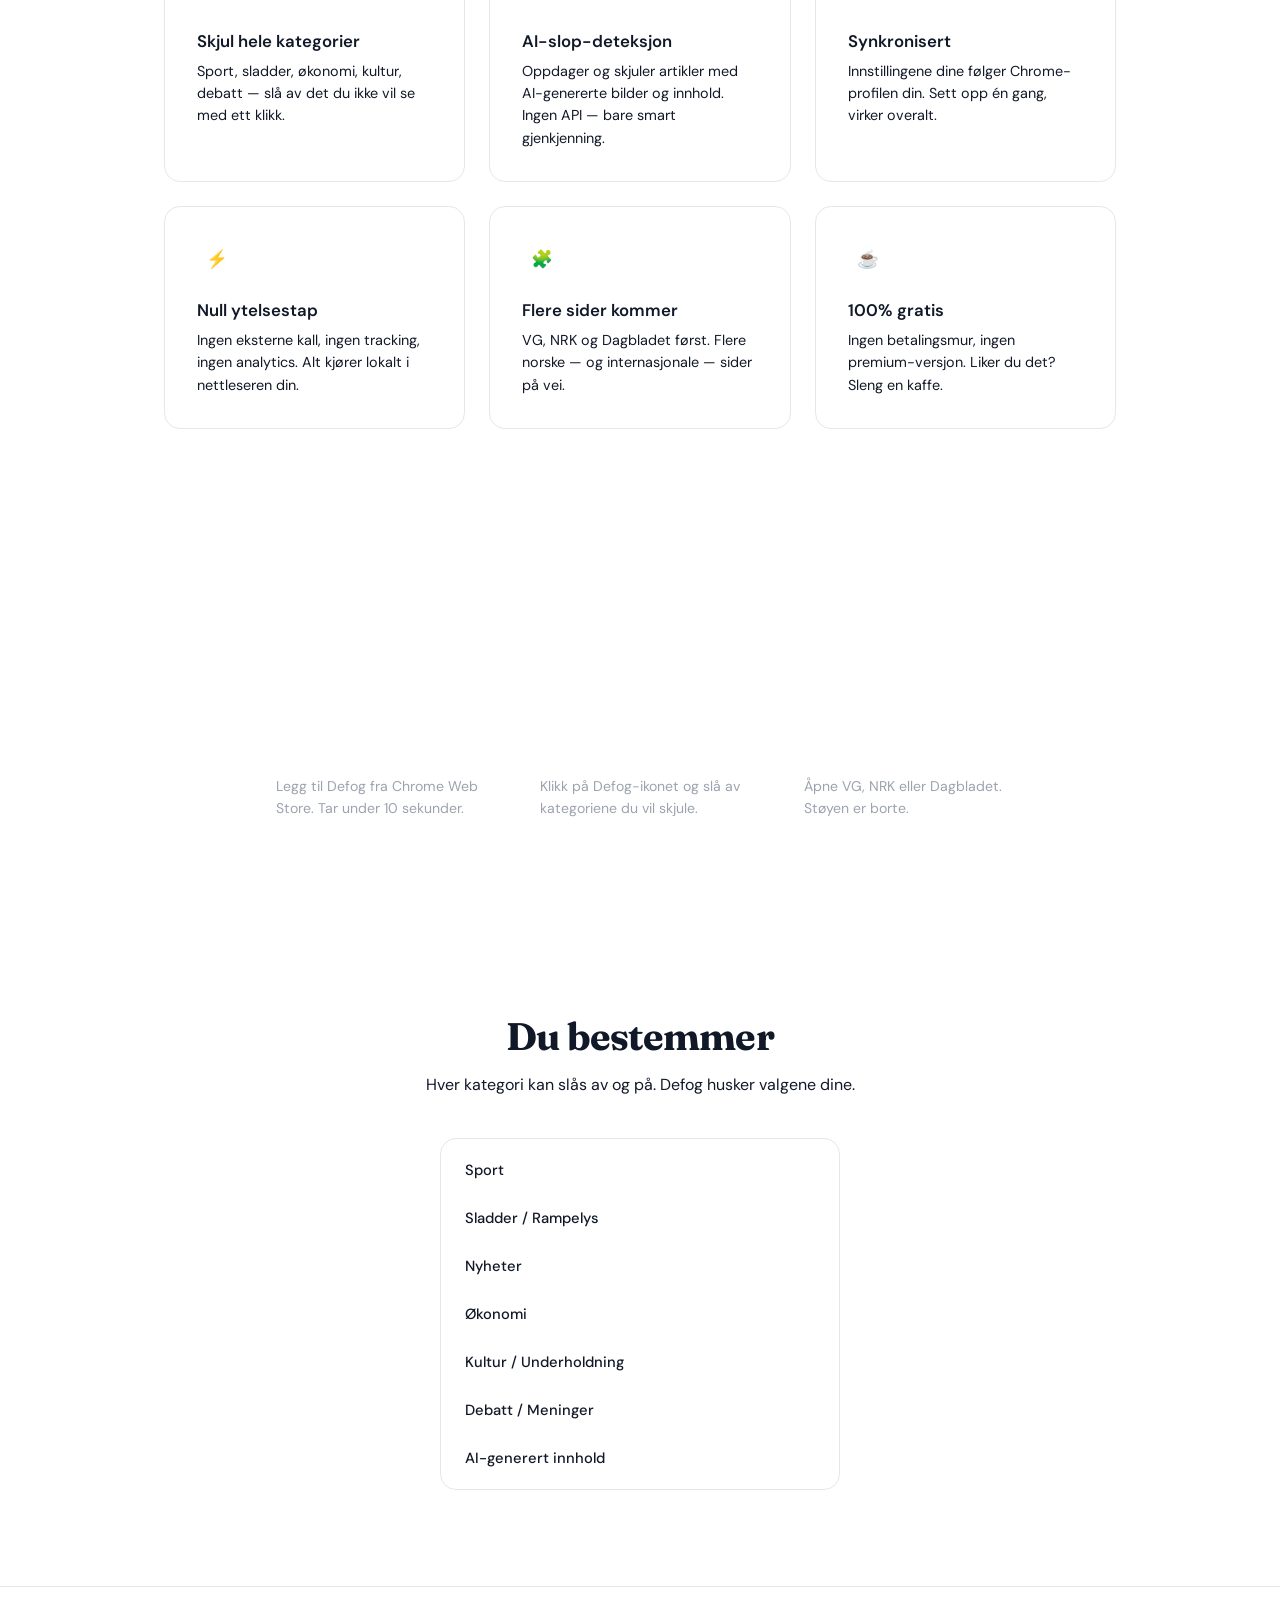
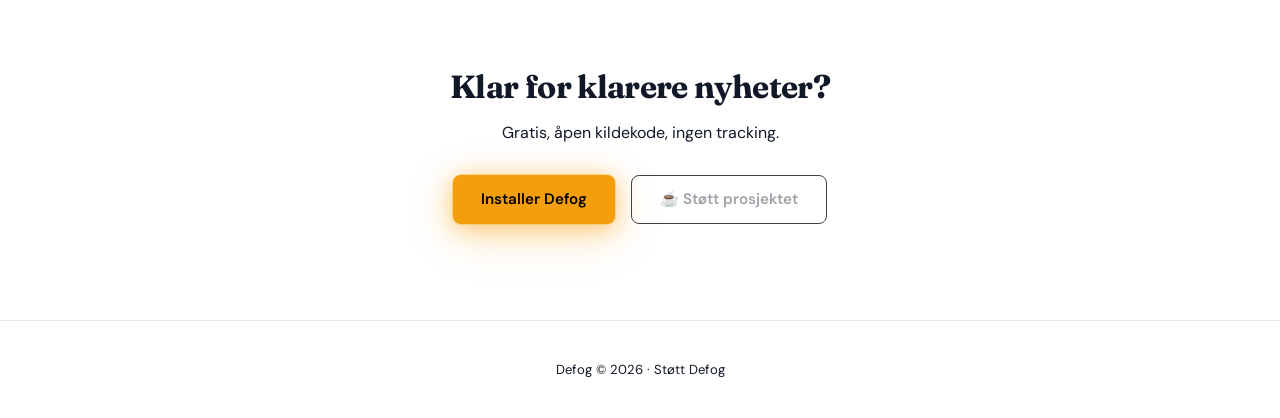
==== commit ec730a52: "refactor: update sites-bar to light-2 background and new palette" ====
--- a/index.html
+++ b/index.html
@@ -280,17 +280,16 @@
 
     /* --- SITES BAR --- */
     .sites-bar {
+      background: var(--light-2);
       padding: 3rem 1.5rem;
       text-align: center;
-      border-top: 1px solid var(--border);
-      border-bottom: 1px solid var(--border);
     }
 
     .sites-bar p {
-      font-size: 0.8rem;
+      font-size: 0.72rem;
       text-transform: uppercase;
-      letter-spacing: 0.12em;
-      color: var(--ink-muted);
+      letter-spacing: 0.14em;
+      color: #9ca3af;
       margin-bottom: 1.5rem;
       font-weight: 500;
     }
@@ -307,12 +306,11 @@
       font-family: 'Fraunces', serif;
       font-weight: 800;
       font-size: 1.4rem;
-      color: var(--fog);
+      color: #d1d5db;
       letter-spacing: -0.02em;
       transition: color 0.2s;
     }
-
-    .site-logo:hover { color: var(--ink-soft); }
+    .site-logo:hover { color: var(--text-soft); }
 
     /* --- FEATURES --- */
     .features {
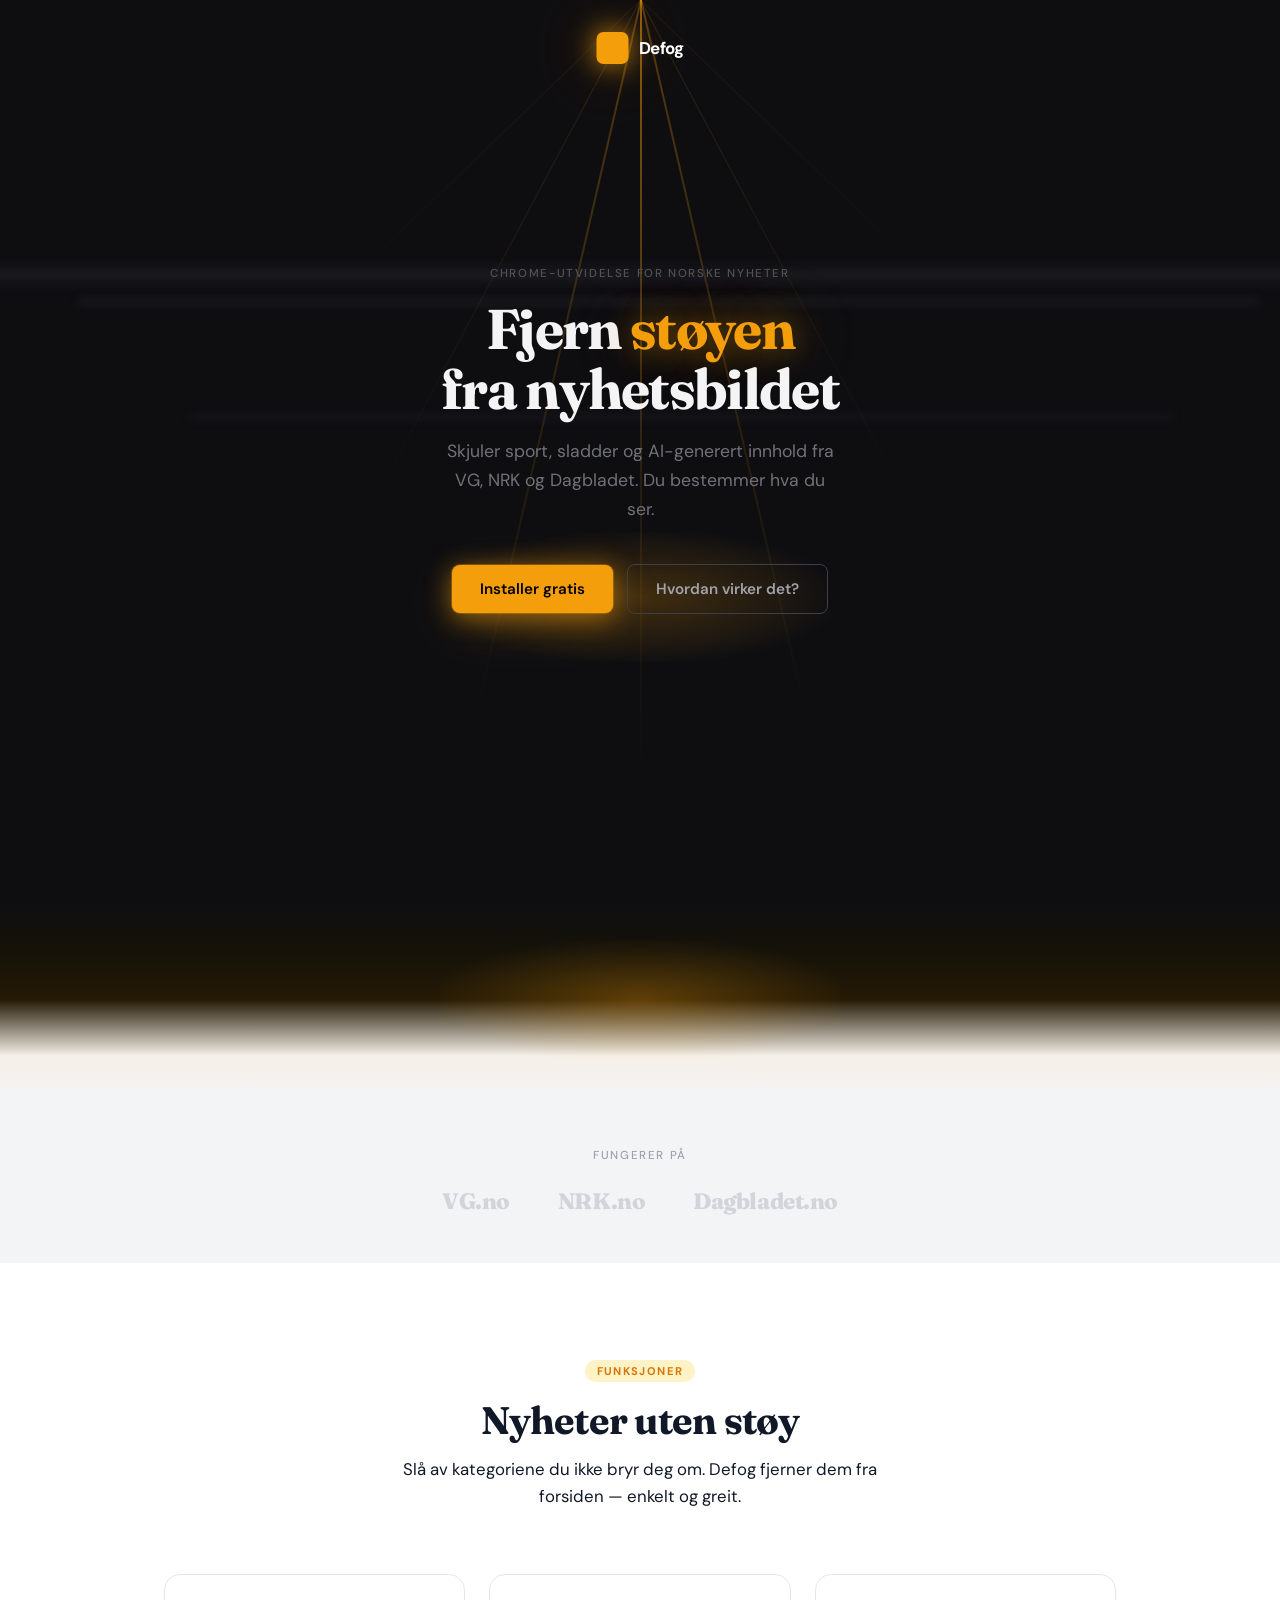
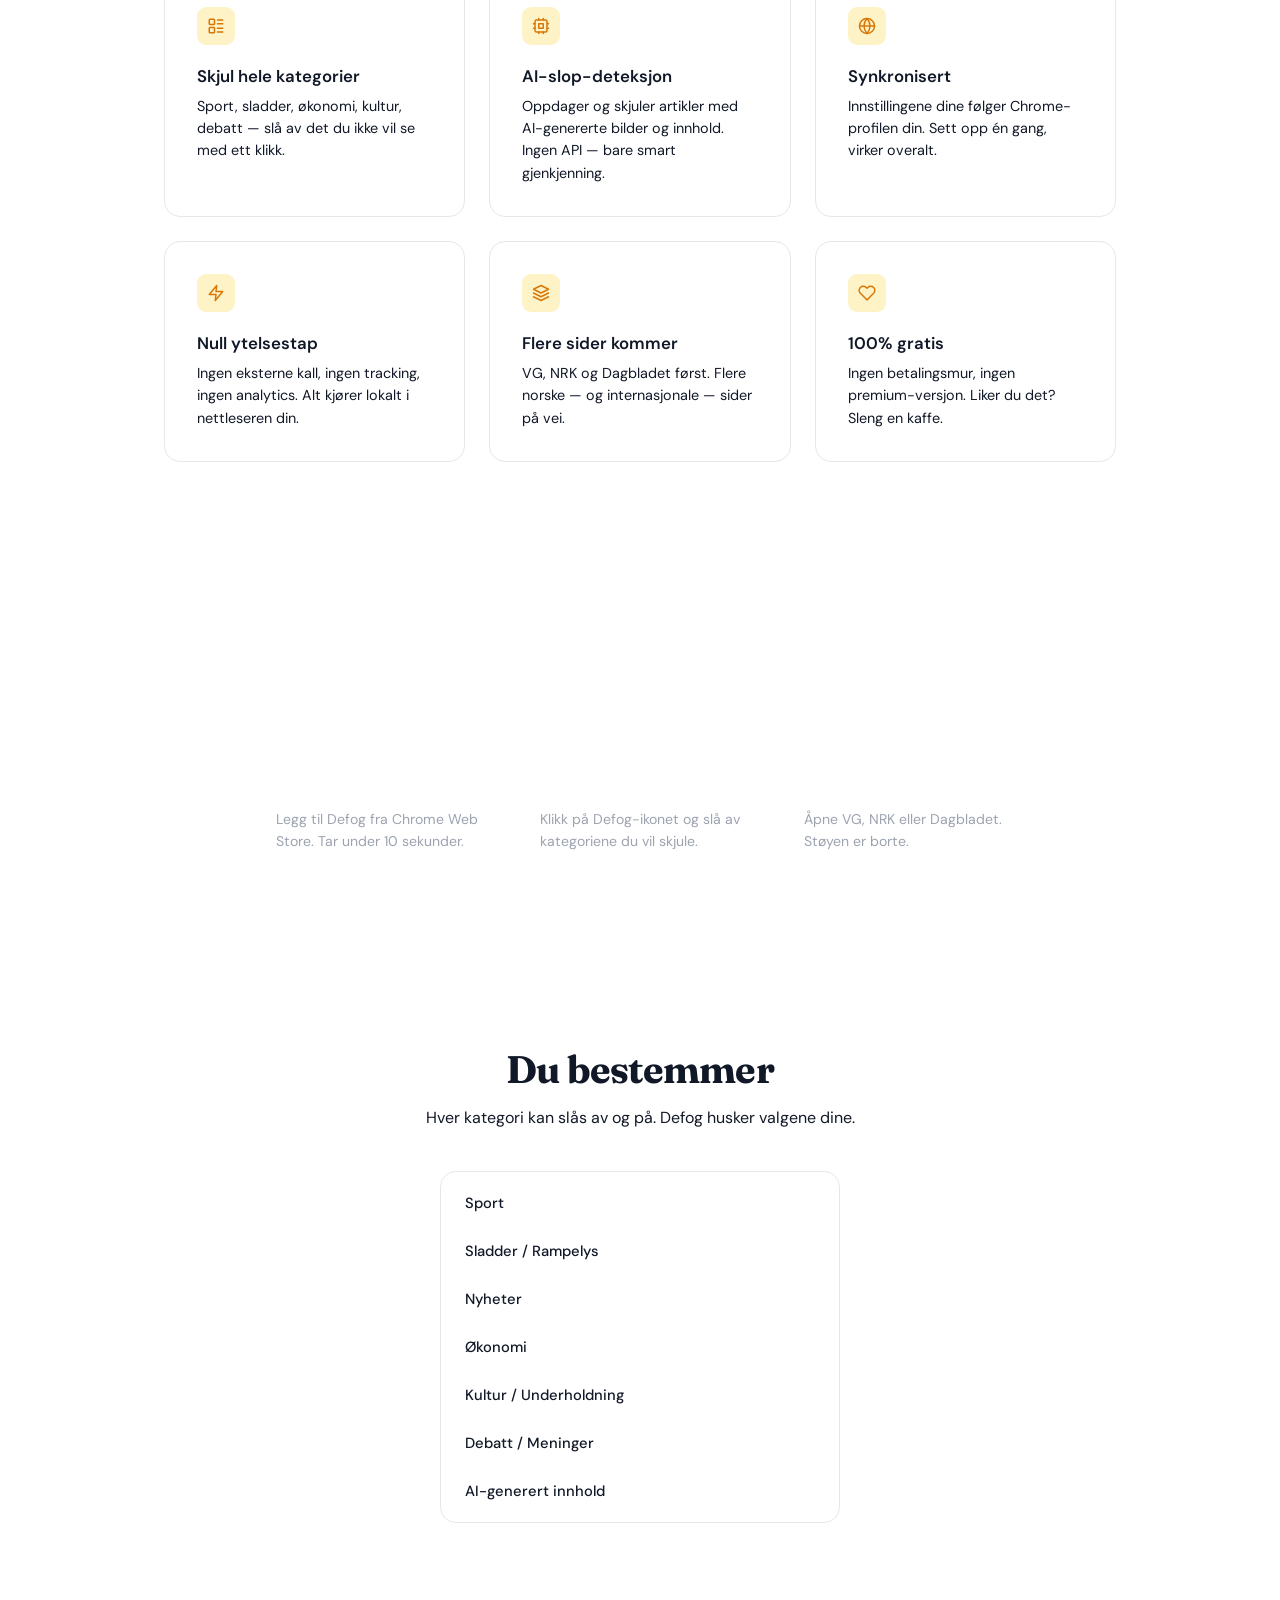
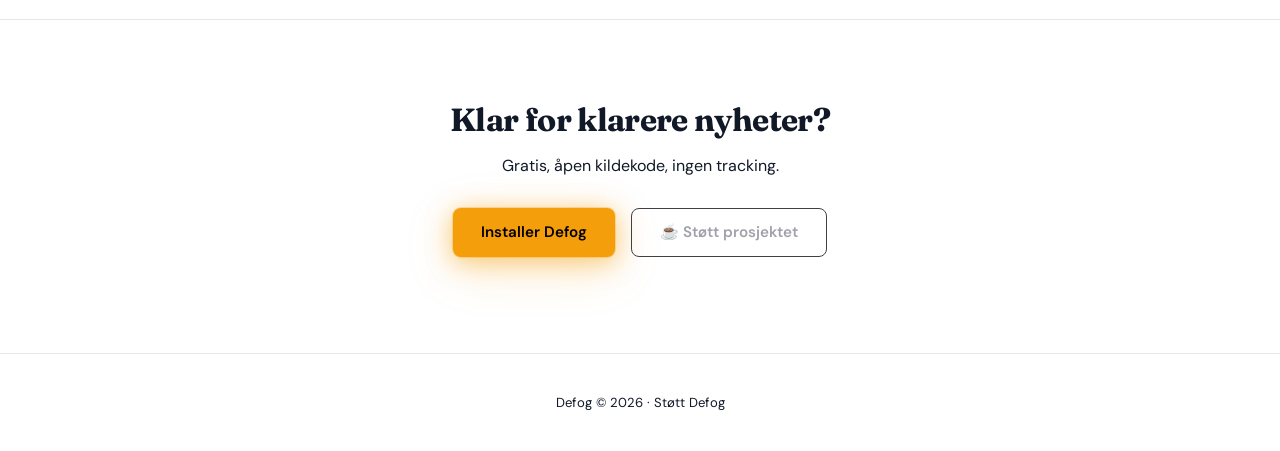
==== commit 5a68541f: "feat: replace emoji icons with Lucide SVGs in amber boxes Co-Authored-By: Claude Sonnet 4.6 (1M cont" ====
--- a/index.html
+++ b/index.html
@@ -359,21 +359,30 @@
     }
 
     .feature-card:hover {
-      border-color: var(--sun);
-      box-shadow: 0 8px 30px rgba(251, 191, 36, 0.08);
+      border-color: var(--amber);
+      box-shadow: 0 8px 30px rgba(245, 158, 11, 0.08);
       transform: translateY(-2px);
     }
 
     .feature-icon {
-      width: 40px;
-      height: 40px;
-      border-radius: 10px;
-      background: linear-gradient(135deg, var(--sun-glow), var(--sun));
+      width: 38px;
+      height: 38px;
+      border-radius: 9px;
+      background: var(--amber-light);
       display: flex;
       align-items: center;
       justify-content: center;
       margin-bottom: 1.25rem;
-      font-size: 1.1rem;
+    }
+
+    .feature-icon svg {
+      width: 18px;
+      height: 18px;
+      stroke: var(--amber-deep);
+      fill: none;
+      stroke-width: 2;
+      stroke-linecap: round;
+      stroke-linejoin: round;
     }
 
     .feature-card h3 {
@@ -648,37 +657,67 @@
   <!-- FEATURES -->
   <section class="features">
     <div class="features-header">
+      <span class="section-badge">Funksjoner</span>
       <h2>Nyheter uten støy</h2>
       <p>Slå av kategoriene du ikke bryr deg om. Defog fjerner dem fra forsiden — enkelt og greit.</p>
     </div>
     <div class="features-grid">
       <div class="feature-card">
-        <div class="feature-icon" aria-hidden="true">🏀</div>
+        <div class="feature-icon" aria-hidden="true">
+          <svg viewBox="0 0 24 24" xmlns="http://www.w3.org/2000/svg">
+            <rect width="7" height="7" x="3" y="3" rx="1"/><rect width="7" height="7" x="3" y="14" rx="1"/>
+            <path d="M14 4h7M14 9h7M14 15h7M14 20h7"/>
+          </svg>
+        </div>
         <h3>Skjul hele kategorier</h3>
         <p>Sport, sladder, økonomi, kultur, debatt — slå av det du ikke vil se med ett klikk.</p>
       </div>
       <div class="feature-card">
-        <div class="feature-icon" aria-hidden="true">🤖</div>
+        <div class="feature-icon" aria-hidden="true">
+          <svg viewBox="0 0 24 24" xmlns="http://www.w3.org/2000/svg">
+            <rect x="4" y="4" width="16" height="16" rx="2"/><rect x="9" y="9" width="6" height="6"/>
+            <path d="M9 2v2M15 2v2M9 20v2M15 20v2M2 9h2M2 15h2M20 9h2M20 15h2"/>
+          </svg>
+        </div>
         <h3>AI-slop-deteksjon</h3>
         <p>Oppdager og skjuler artikler med AI-genererte bilder og innhold. Ingen API — bare smart gjenkjenning.</p>
       </div>
       <div class="feature-card">
-        <div class="feature-icon" aria-hidden="true">🔄</div>
+        <div class="feature-icon" aria-hidden="true">
+          <svg viewBox="0 0 24 24" xmlns="http://www.w3.org/2000/svg">
+            <circle cx="12" cy="12" r="10"/>
+            <path d="M2 12h20M12 2a15.3 15.3 0 0 1 4 10 15.3 15.3 0 0 1-4 10 15.3 15.3 0 0 1-4-10 15.3 15.3 0 0 1 4-10z"/>
+          </svg>
+        </div>
         <h3>Synkronisert</h3>
         <p>Innstillingene dine følger Chrome-profilen din. Sett opp én gang, virker overalt.</p>
       </div>
       <div class="feature-card">
-        <div class="feature-icon" aria-hidden="true">⚡</div>
+        <div class="feature-icon" aria-hidden="true">
+          <svg viewBox="0 0 24 24" xmlns="http://www.w3.org/2000/svg">
+            <polygon points="13 2 3 14 12 14 11 22 21 10 12 10 13 2"/>
+          </svg>
+        </div>
         <h3>Null ytelsestap</h3>
         <p>Ingen eksterne kall, ingen tracking, ingen analytics. Alt kjører lokalt i nettleseren din.</p>
       </div>
       <div class="feature-card">
-        <div class="feature-icon" aria-hidden="true">🧩</div>
+        <div class="feature-icon" aria-hidden="true">
+          <svg viewBox="0 0 24 24" xmlns="http://www.w3.org/2000/svg">
+            <polygon points="12 2 2 7 12 12 22 7 12 2"/>
+            <polyline points="2 17 12 22 22 17"/>
+            <polyline points="2 12 12 17 22 12"/>
+          </svg>
+        </div>
         <h3>Flere sider kommer</h3>
         <p>VG, NRK og Dagbladet først. Flere norske — og internasjonale — sider på vei.</p>
       </div>
       <div class="feature-card">
-        <div class="feature-icon" aria-hidden="true">☕</div>
+        <div class="feature-icon" aria-hidden="true">
+          <svg viewBox="0 0 24 24" xmlns="http://www.w3.org/2000/svg">
+            <path d="M20.84 4.61a5.5 5.5 0 0 0-7.78 0L12 5.67l-1.06-1.06a5.5 5.5 0 0 0-7.78 7.78l1.06 1.06L12 21.23l7.78-7.78 1.06-1.06a5.5 5.5 0 0 0 0-7.78z"/>
+          </svg>
+        </div>
         <h3>100% gratis</h3>
         <p>Ingen betalingsmur, ingen premium-versjon. Liker du det? Sleng en kaffe.</p>
       </div>
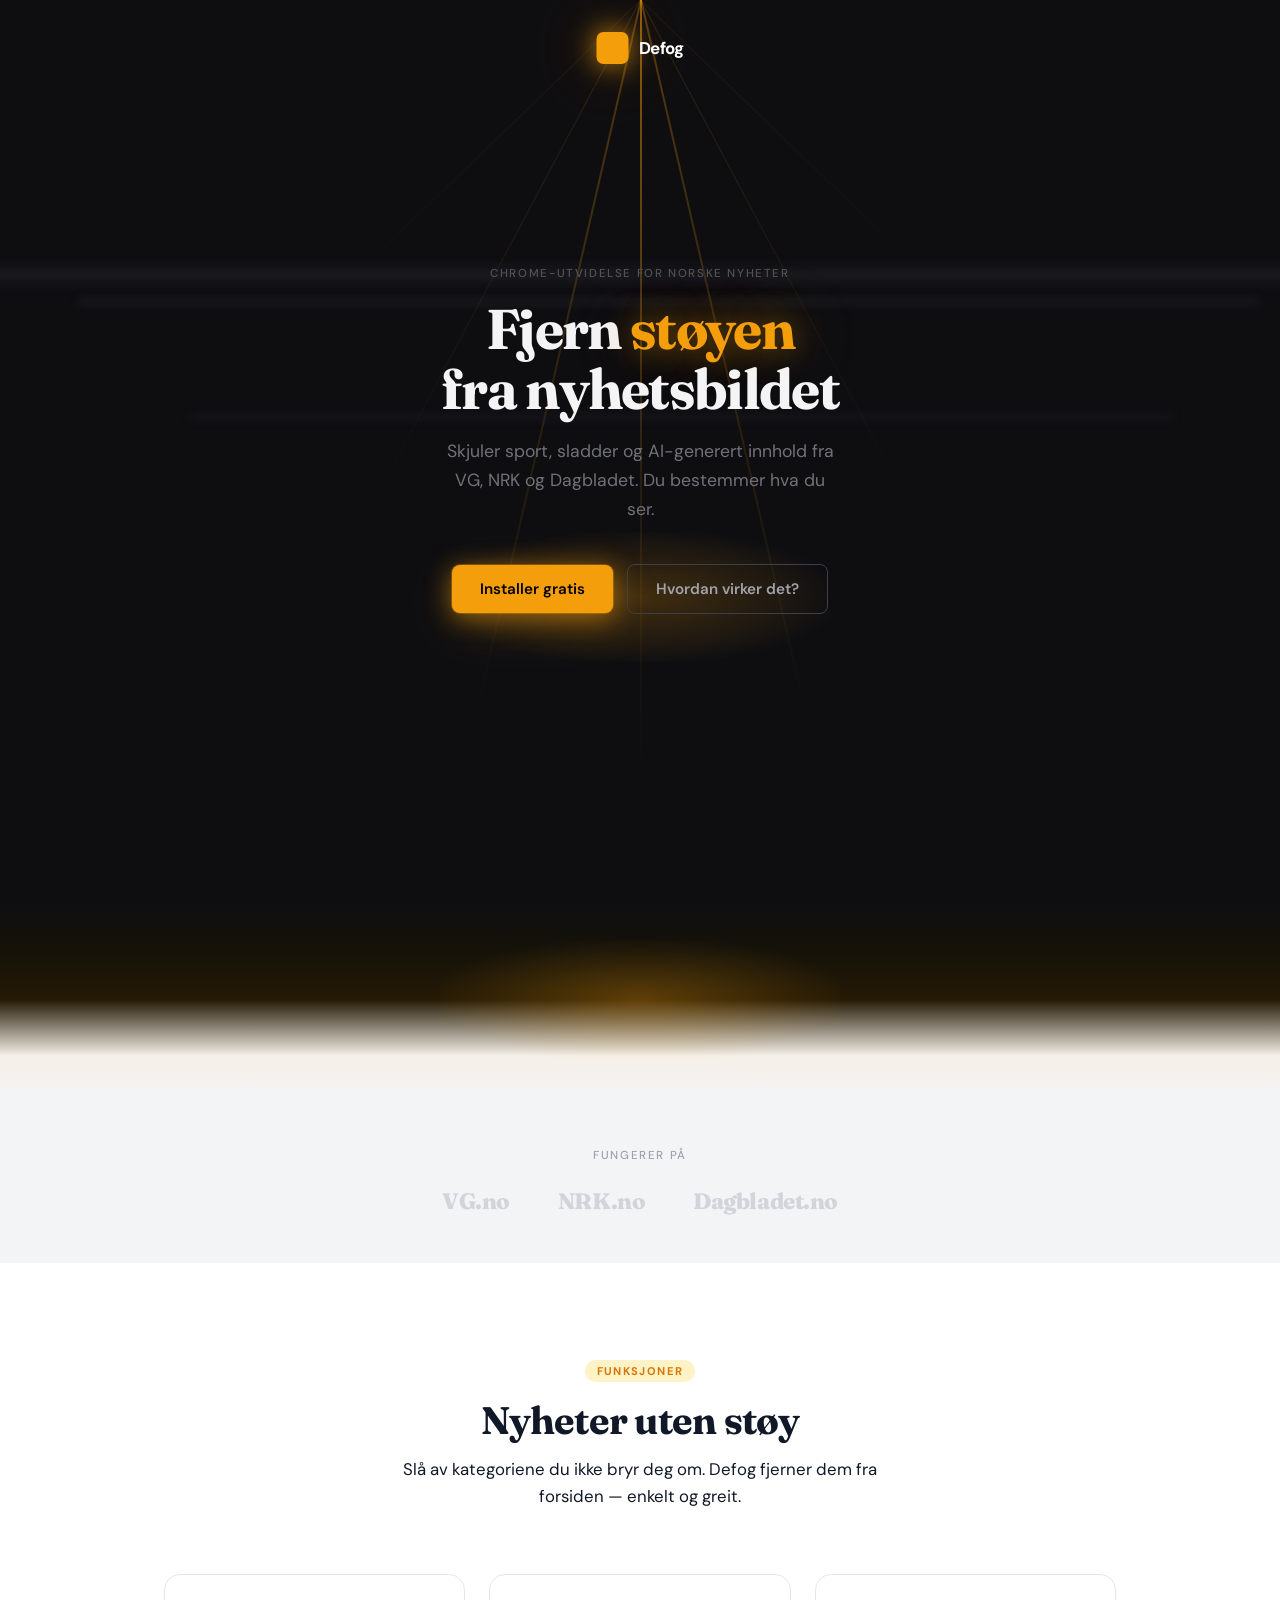
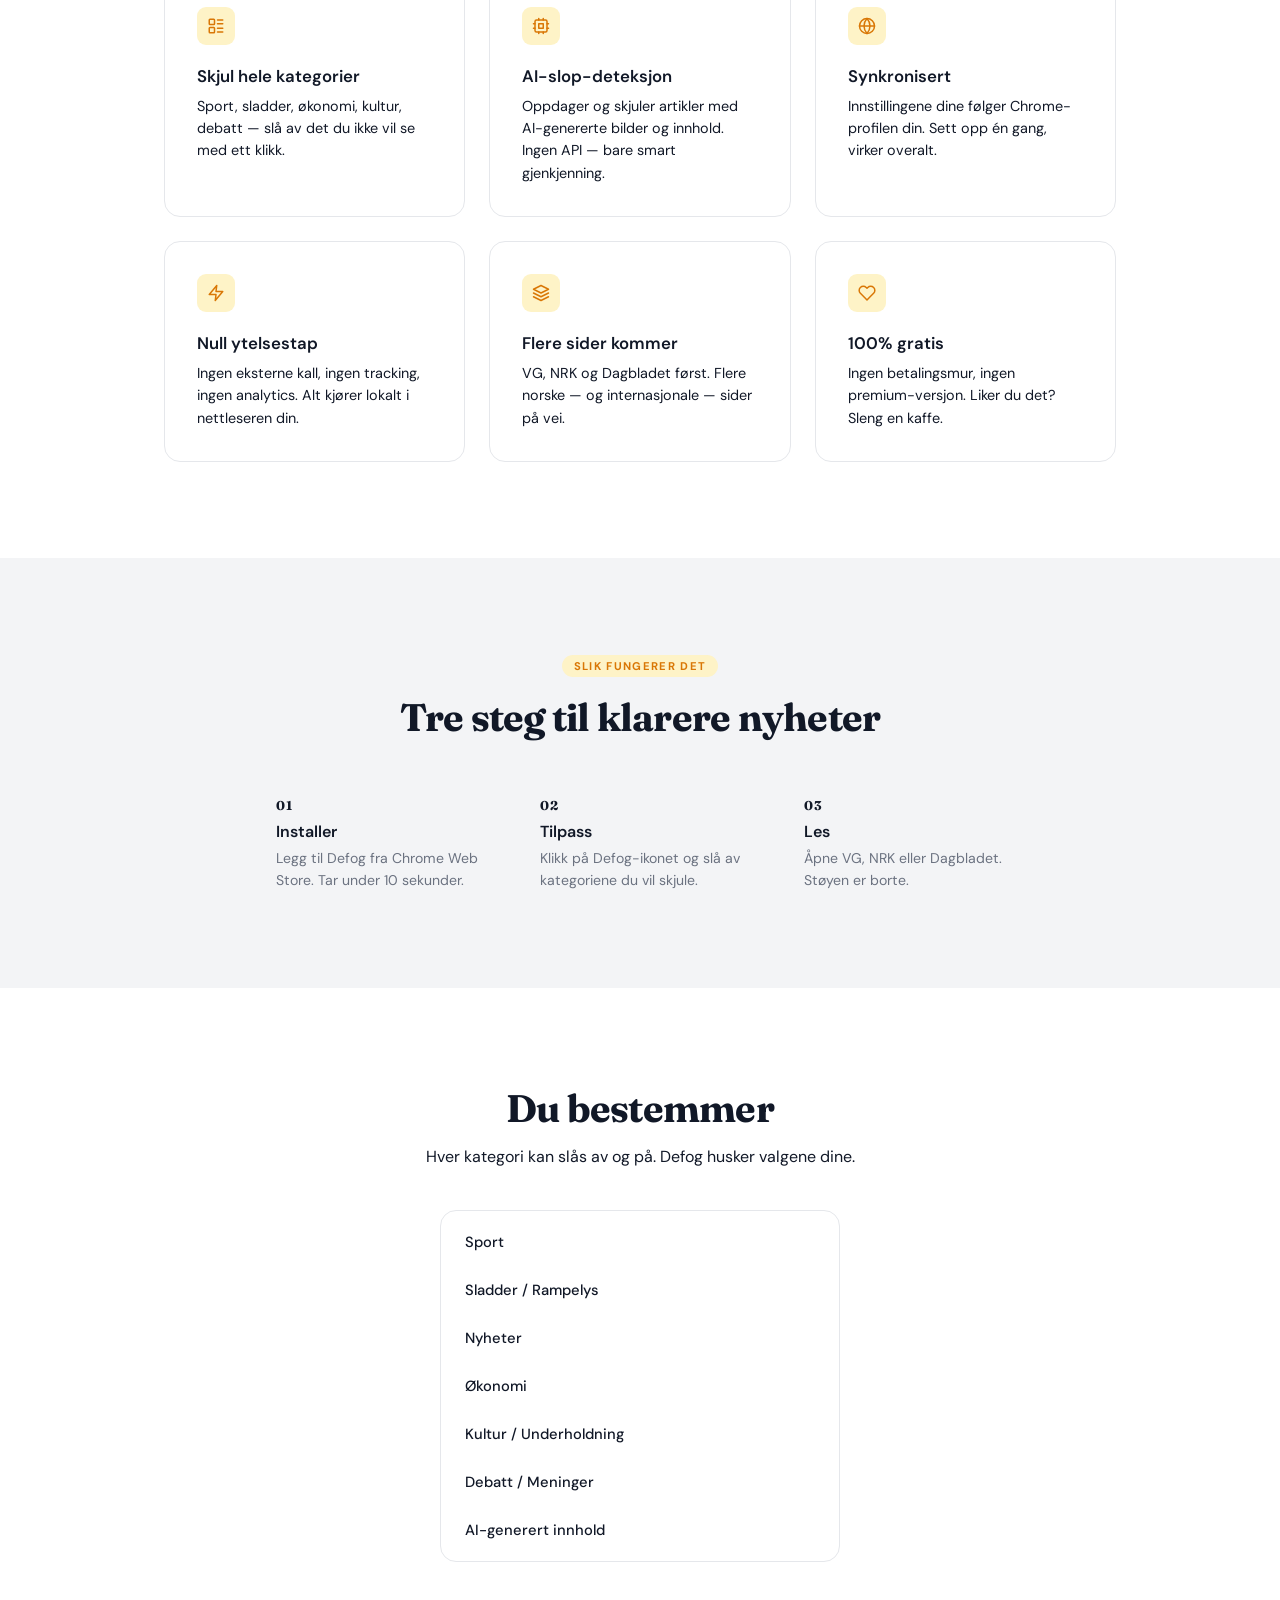
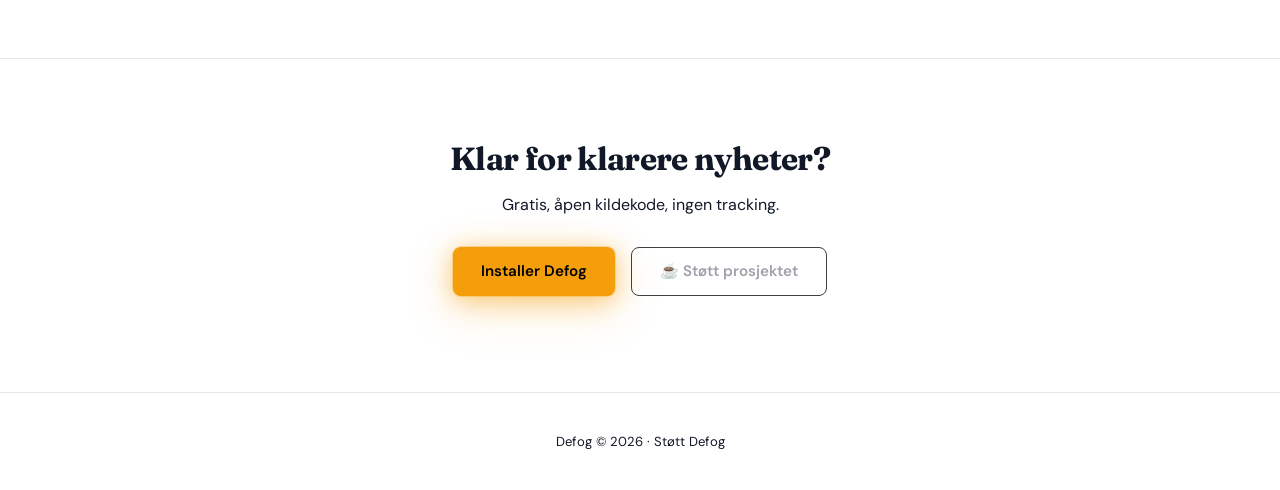
==== commit 1be21153: "refactor: convert how-it-works section from dark to light background" ====
--- a/index.html
+++ b/index.html
@@ -399,8 +399,8 @@
 
     /* --- HOW IT WORKS --- */
     .how {
-      background: var(--ink);
-      color: #fff;
+      background: var(--light-2);
+      color: var(--text);
       padding: 6rem 1.5rem;
     }
 
@@ -415,8 +415,12 @@
       font-weight: 700;
       font-size: clamp(1.8rem, 4vw, 2.4rem);
       letter-spacing: -0.02em;
-      margin-bottom: 3.5rem;
-    }
+      margin-bottom: 1rem;
+      color: var(--text);
+    }
+
+    .how-inner > .section-badge { margin-bottom: 1rem; }
+    .how-inner > h2 { margin-bottom: 3.5rem; }
 
     .steps {
       display: flex;
@@ -462,7 +466,7 @@
 
     .step p {
       font-size: 0.88rem;
-      color: #9CA3AF;
+      color: var(--text-muted);
       line-height: 1.55;
     }
 
@@ -727,6 +731,7 @@
   <!-- HOW IT WORKS -->
   <section class="how" id="hvordan">
     <div class="how-inner">
+      <span class="section-badge">Slik fungerer det</span>
       <h2>Tre steg til klarere nyheter</h2>
       <div class="steps">
         <div class="step">
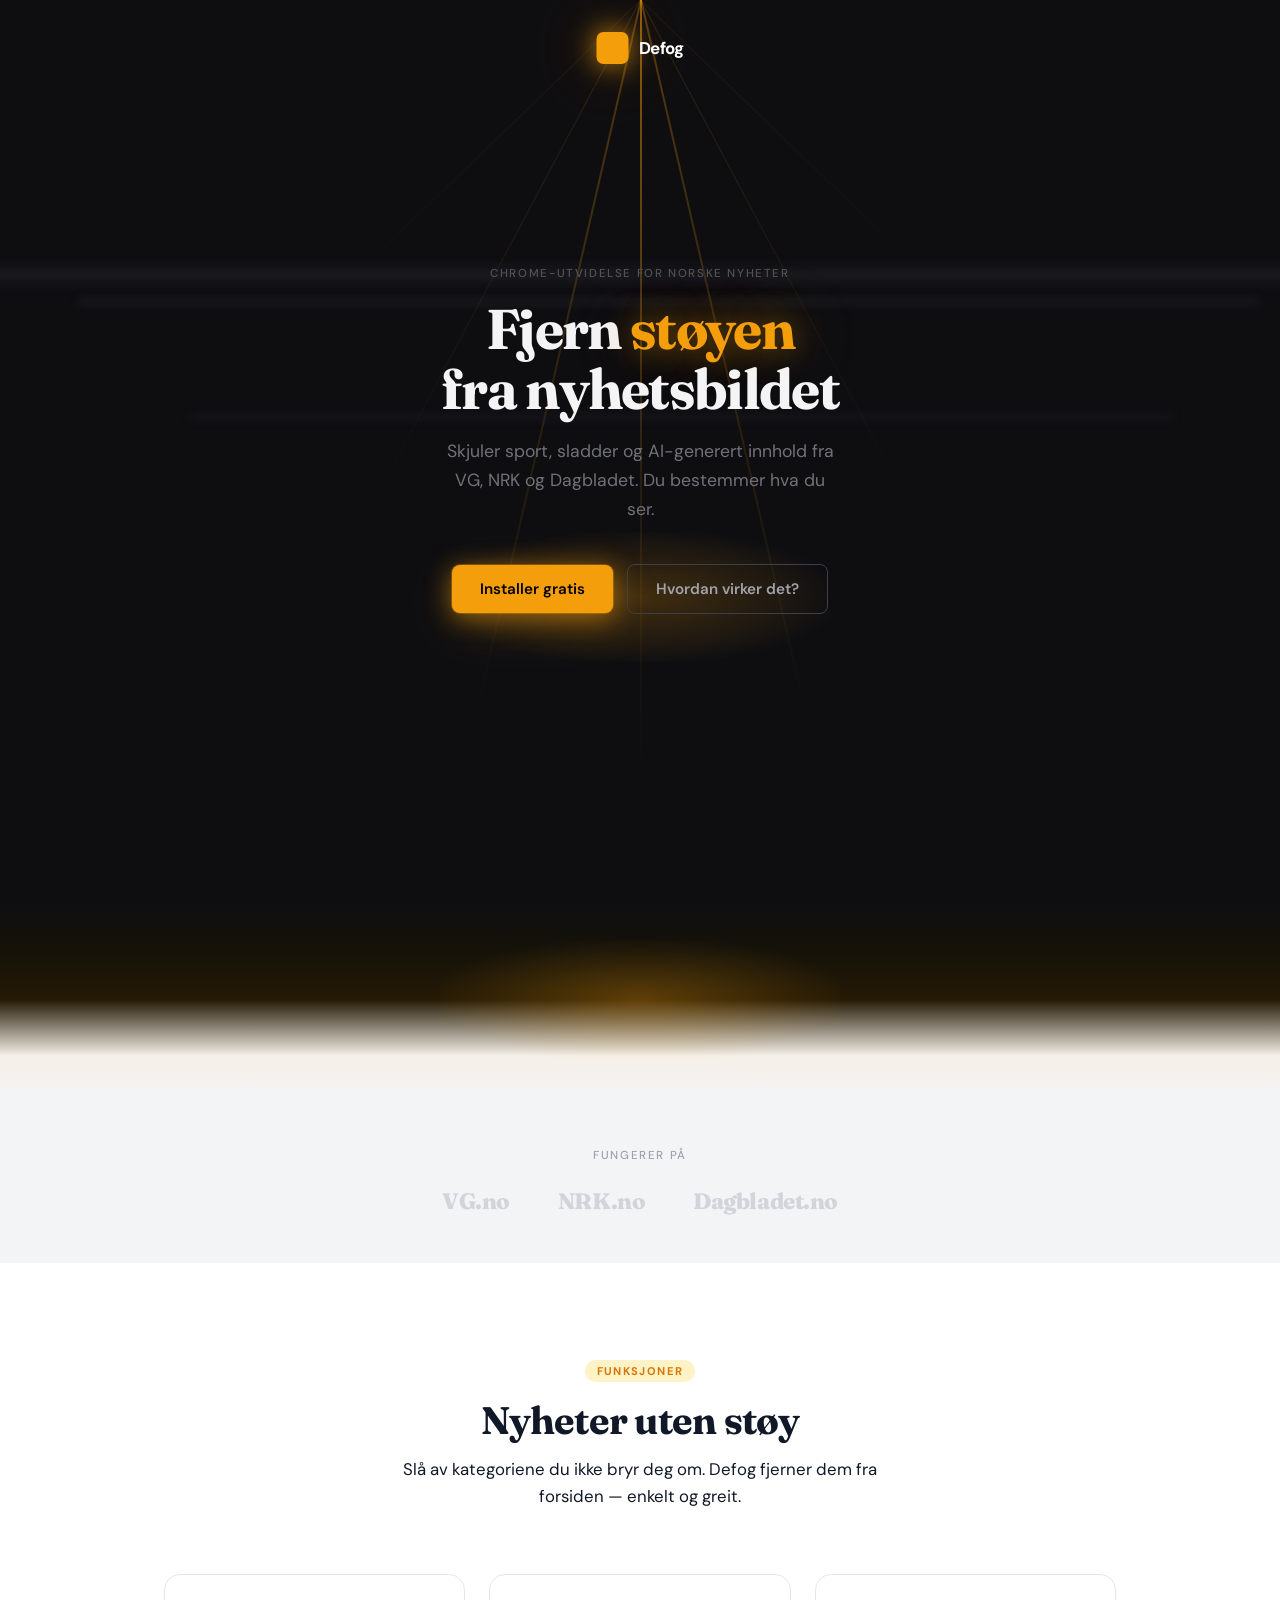
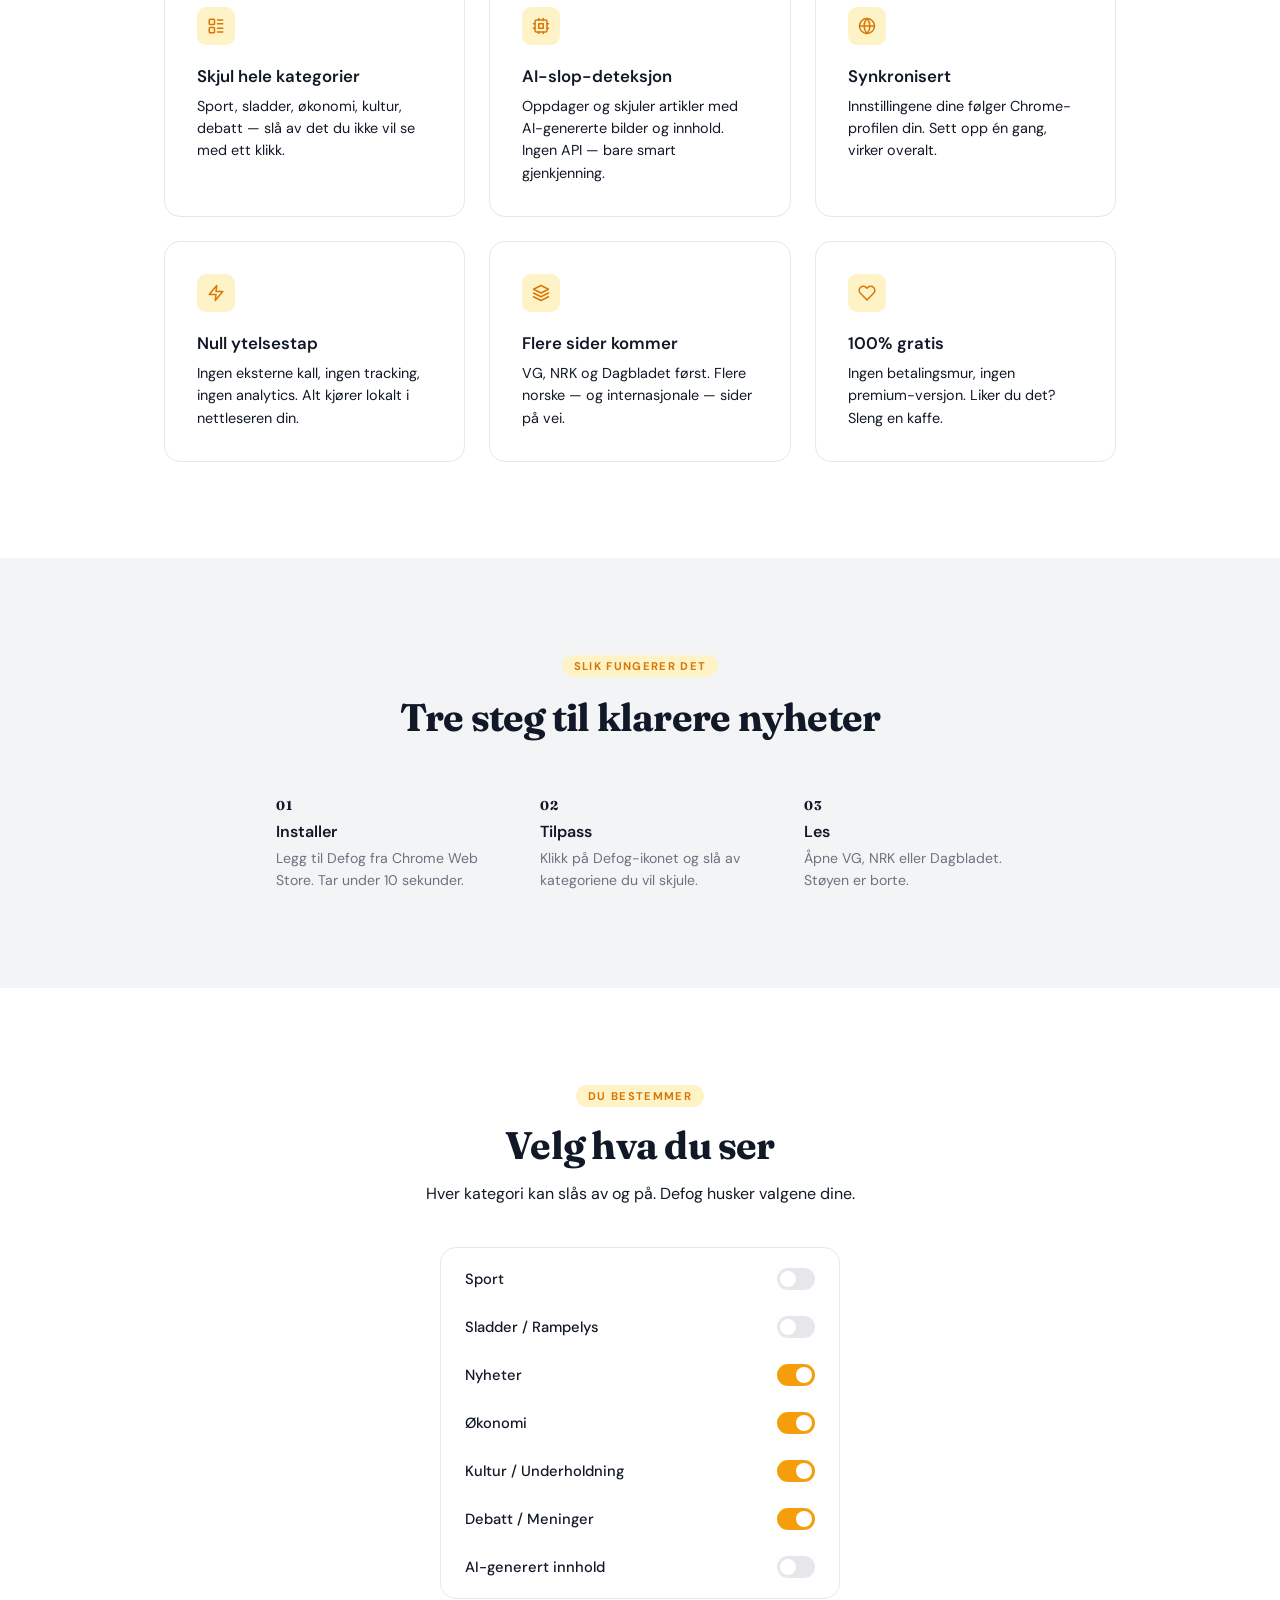
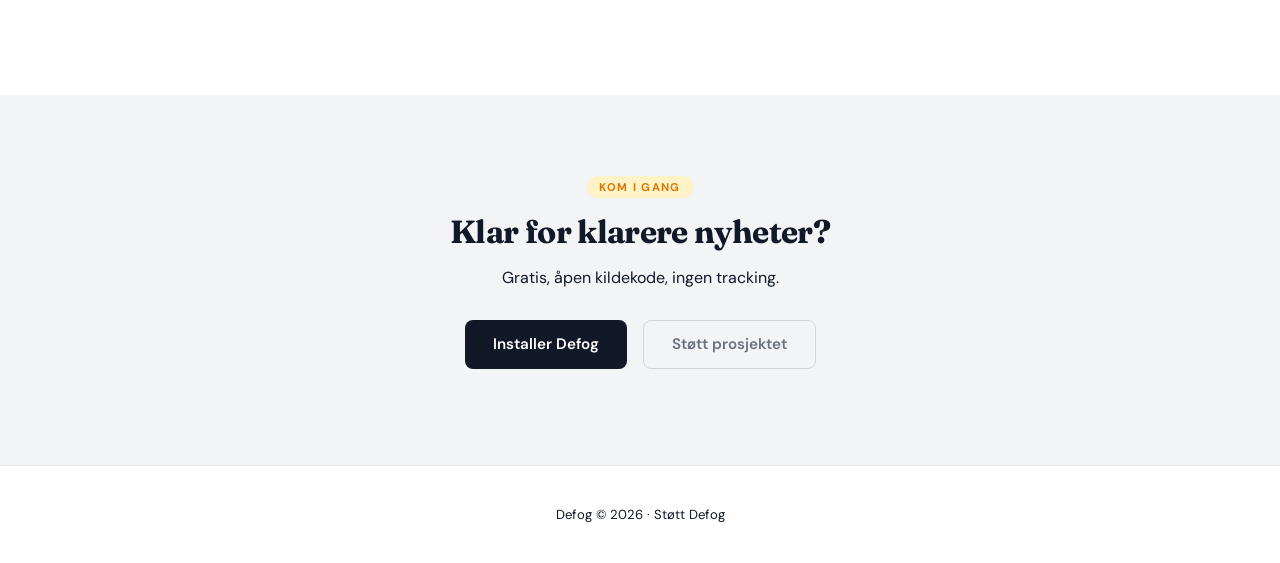
==== commit 464f0e6a: "feat: update toggles, CTA section with badges and new button styles" ====
--- a/index.html
+++ b/index.html
@@ -276,6 +276,47 @@
       border-color: #71717a;
     }
 
+    .btn-cta-primary {
+      display: inline-flex;
+      align-items: center;
+      gap: 0.5rem;
+      padding: 0.85rem 1.75rem;
+      border-radius: 8px;
+      font-family: 'DM Sans', sans-serif;
+      font-size: 0.95rem;
+      font-weight: 600;
+      text-decoration: none;
+      cursor: pointer;
+      background: var(--text);
+      color: #fff;
+      transition: background 0.2s, transform 0.2s;
+    }
+    .btn-cta-primary:hover {
+      background: #000;
+      transform: translateY(-1px);
+    }
+
+    .btn-cta-ghost {
+      display: inline-flex;
+      align-items: center;
+      gap: 0.5rem;
+      padding: 0.85rem 1.75rem;
+      border-radius: 8px;
+      font-family: 'DM Sans', sans-serif;
+      font-size: 0.95rem;
+      font-weight: 600;
+      text-decoration: none;
+      cursor: pointer;
+      background: transparent;
+      color: var(--text-muted);
+      border: 1.5px solid #d1d5db;
+      transition: border-color 0.2s, color 0.2s;
+    }
+    .btn-cta-ghost:hover {
+      border-color: #9ca3af;
+      color: var(--text);
+    }
+
     .btn svg { width: 18px; height: 18px; flex-shrink: 0; }
 
     /* --- SITES BAR --- */
@@ -528,8 +569,8 @@
       position: relative;
       transition: background 0.2s;
     }
-    .pill.on { background: var(--sun); }
-    .pill.off { background: var(--fog-light); }
+    .pill.on  { background: var(--amber); }
+    .pill.off { background: var(--zinc-off); }
 
     .pill::after {
       content: '';
@@ -546,9 +587,9 @@
 
     /* --- CTA --- */
     .cta {
+      background: var(--light-2);
       text-align: center;
       padding: 5rem 1.5rem 6rem;
-      border-top: 1px solid var(--border);
     }
 
     .cta h2 {
@@ -755,7 +796,8 @@
 
   <!-- TOGGLE PREVIEW -->
   <section class="categories">
-    <h2>Du bestemmer</h2>
+    <span class="section-badge">Du bestemmer</span>
+    <h2>Velg hva du ser</h2>
     <p>Hver kategori kan slås av og på. Defog husker valgene dine.</p>
     <div class="toggle-list">
       <div class="toggle-item"><span>Sport</span><div class="pill off"></div></div>
@@ -770,11 +812,12 @@
 
   <!-- CTA -->
   <section class="cta">
+    <span class="section-badge">Kom i gang</span>
     <h2>Klar for klarere nyheter?</h2>
     <p>Gratis, åpen kildekode, ingen tracking.</p>
     <div class="cta-actions">
-      <a href="#" class="btn btn-primary">Installer Defog</a>
-      <a href="https://buymeacoffee.com/getdefog" class="btn btn-ghost" target="_blank" rel="noopener noreferrer">☕ Støtt prosjektet</a>
+      <a href="#" class="btn btn-cta-primary">Installer Defog</a>
+      <a href="https://buymeacoffee.com/getdefog" class="btn btn-cta-ghost" target="_blank" rel="noopener noreferrer">Støtt prosjektet</a>
     </div>
   </section>
   </main>
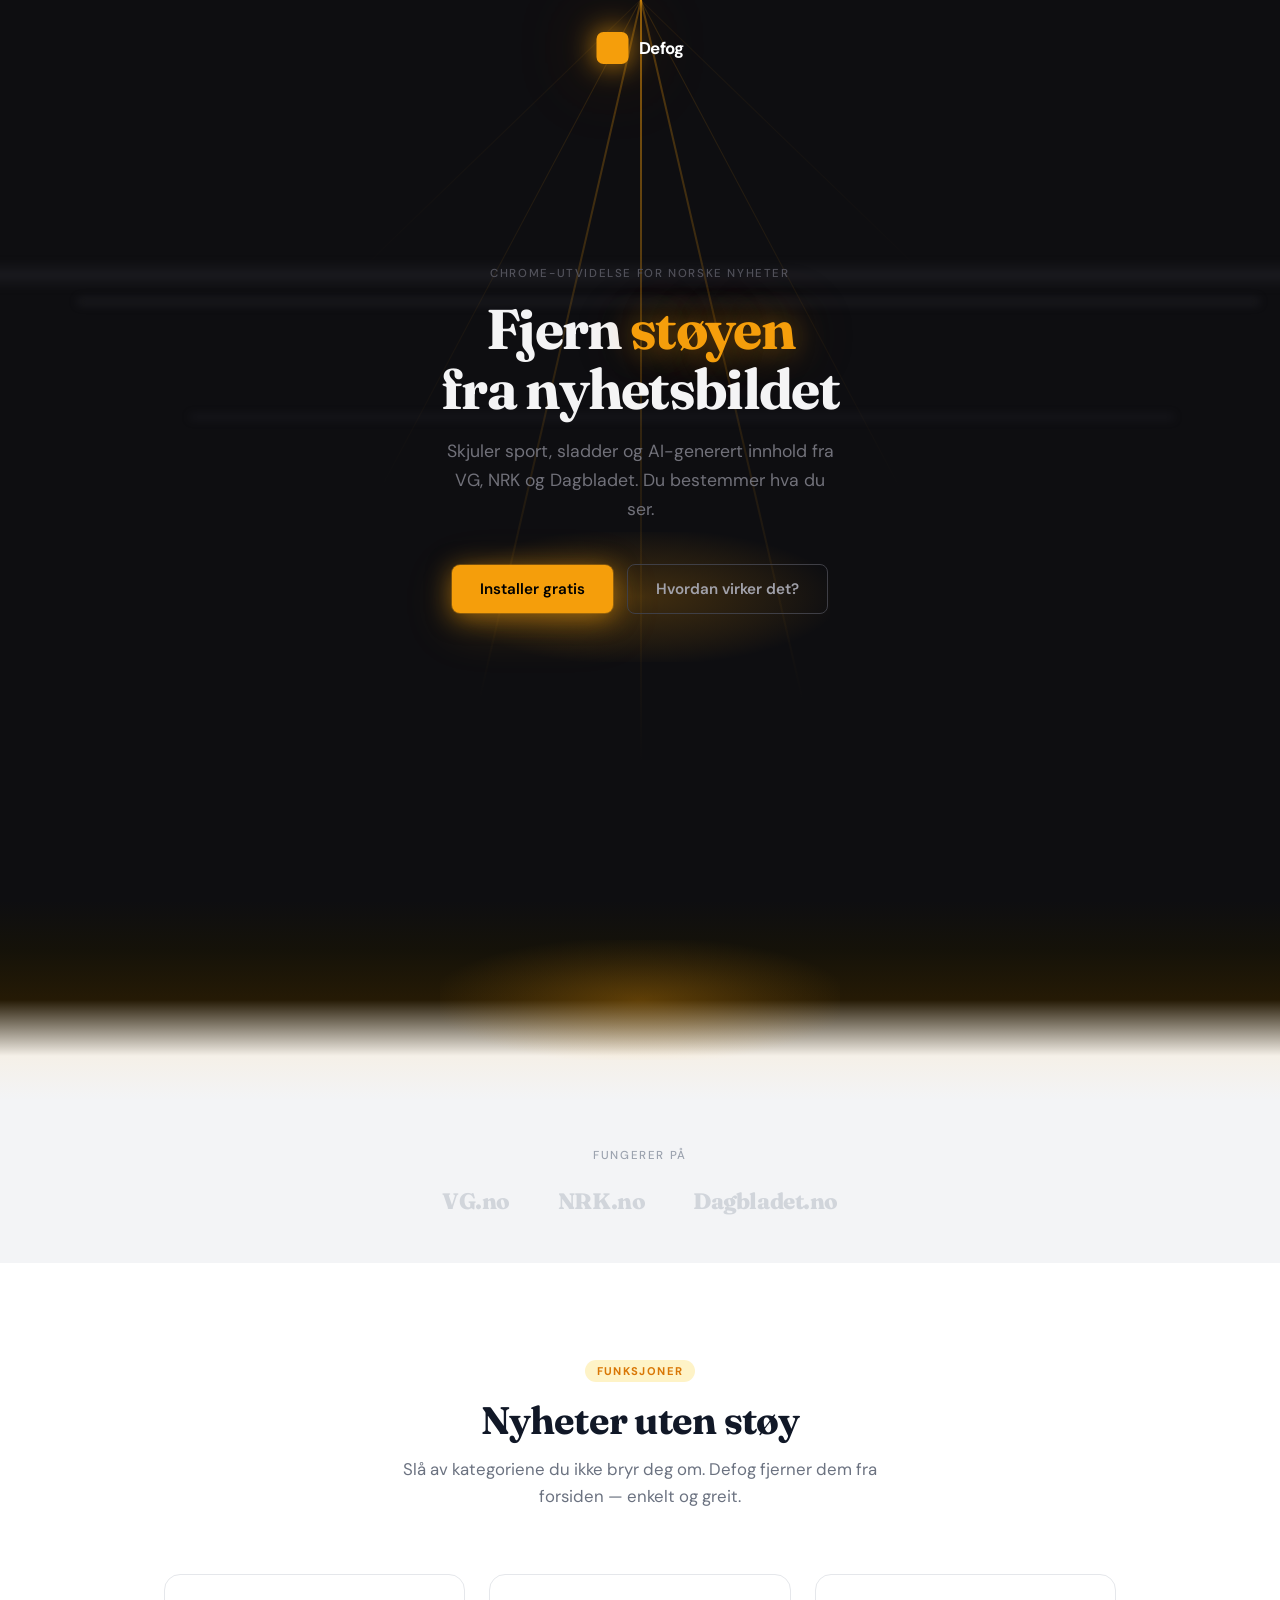
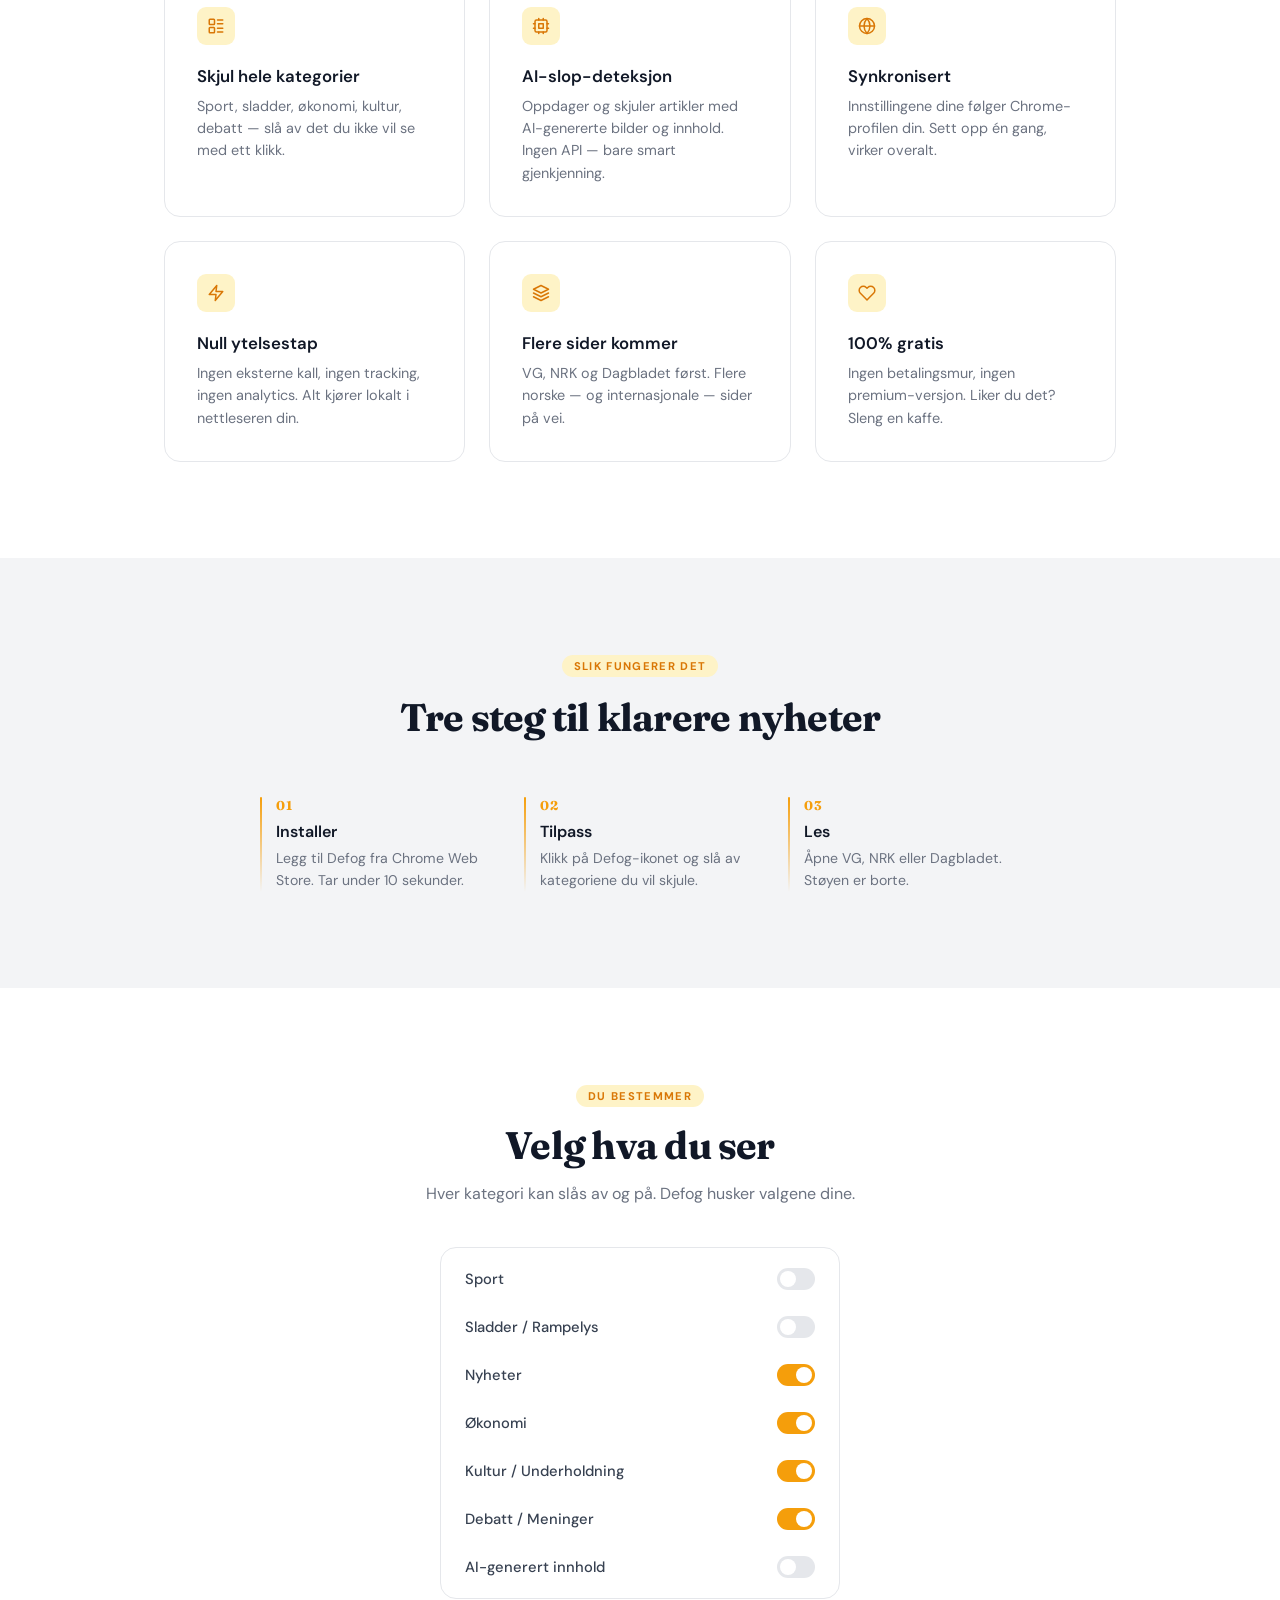
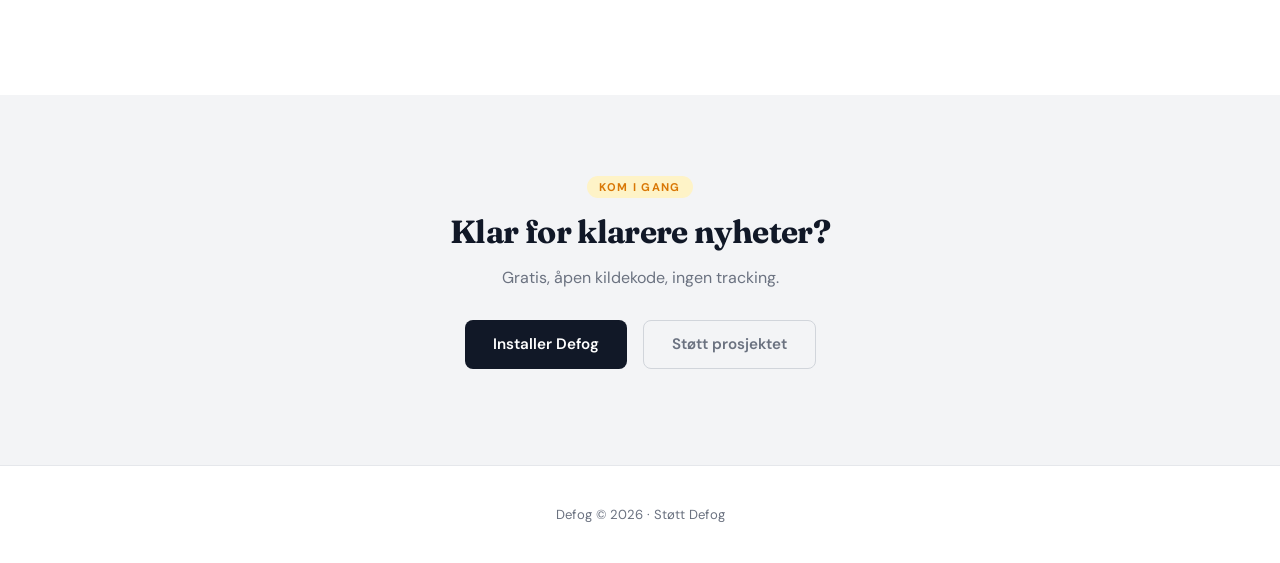
==== commit e14146f9: "refactor: clean up footer and remove all legacy CSS token references" ====
--- a/index.html
+++ b/index.html
@@ -374,7 +374,7 @@
     }
 
     .features-header p {
-      color: var(--ink-muted);
+      color: var(--text-muted);
       font-size: 1.05rem;
       max-width: 480px;
       margin: 0 auto;
@@ -395,7 +395,7 @@
       padding: 2rem;
       border-radius: 16px;
       border: 1px solid var(--border);
-      background: var(--card);
+      background: var(--light-1);
       transition: all 0.25s ease;
     }
 
@@ -433,7 +433,7 @@
     }
 
     .feature-card p {
-      color: var(--ink-muted);
+      color: var(--text-muted);
       font-size: 0.9rem;
       line-height: 1.55;
     }
@@ -486,7 +486,7 @@
       top: 0;
       bottom: 0;
       width: 2px;
-      background: linear-gradient(180deg, var(--sun), transparent);
+      background: linear-gradient(180deg, var(--amber), transparent);
       border-radius: 2px;
     }
 
@@ -494,7 +494,7 @@
       font-family: 'Fraunces', serif;
       font-weight: 700;
       font-size: 0.8rem;
-      color: var(--sun);
+      color: var(--amber);
       margin-bottom: 0.5rem;
       letter-spacing: 0.05em;
     }
@@ -528,7 +528,7 @@
     }
 
     .categories > p {
-      color: var(--ink-muted);
+      color: var(--text-muted);
       margin-bottom: 2.5rem;
       line-height: 1.6;
     }
@@ -537,7 +537,7 @@
       display: flex;
       flex-direction: column;
       gap: 2px;
-      background: var(--card);
+      background: var(--light-1);
       border: 1px solid var(--border);
       border-radius: 16px;
       padding: 0.5rem;
@@ -554,12 +554,12 @@
       transition: background 0.15s;
     }
 
-    .toggle-item:hover { background: var(--paper); }
+    .toggle-item:hover { background: var(--light-2); }
 
     .toggle-item span {
       font-size: 0.92rem;
       font-weight: 500;
-      color: var(--ink-soft);
+      color: var(--text-soft);
     }
 
     .pill {
@@ -601,7 +601,7 @@
     }
 
     .cta p {
-      color: var(--ink-muted);
+      color: var(--text-muted);
       margin-bottom: 2rem;
       font-size: 1rem;
     }
@@ -615,18 +615,15 @@
 
     /* --- FOOTER --- */
     footer {
+      background: var(--light-1);
       padding: 2.5rem 1.5rem;
       text-align: center;
-      color: var(--ink-muted);
+      color: var(--text-muted);
       font-size: 0.82rem;
       border-top: 1px solid var(--border);
     }
-
-    footer a {
-      color: var(--ink-muted);
-      text-decoration: none;
-    }
-    footer a:hover { color: var(--ink); }
+    footer a { color: var(--text-muted); text-decoration: none; }
+    footer a:hover { color: var(--text); }
 
     @media (prefers-reduced-motion: reduce) {
       html { scroll-behavior: auto; }
